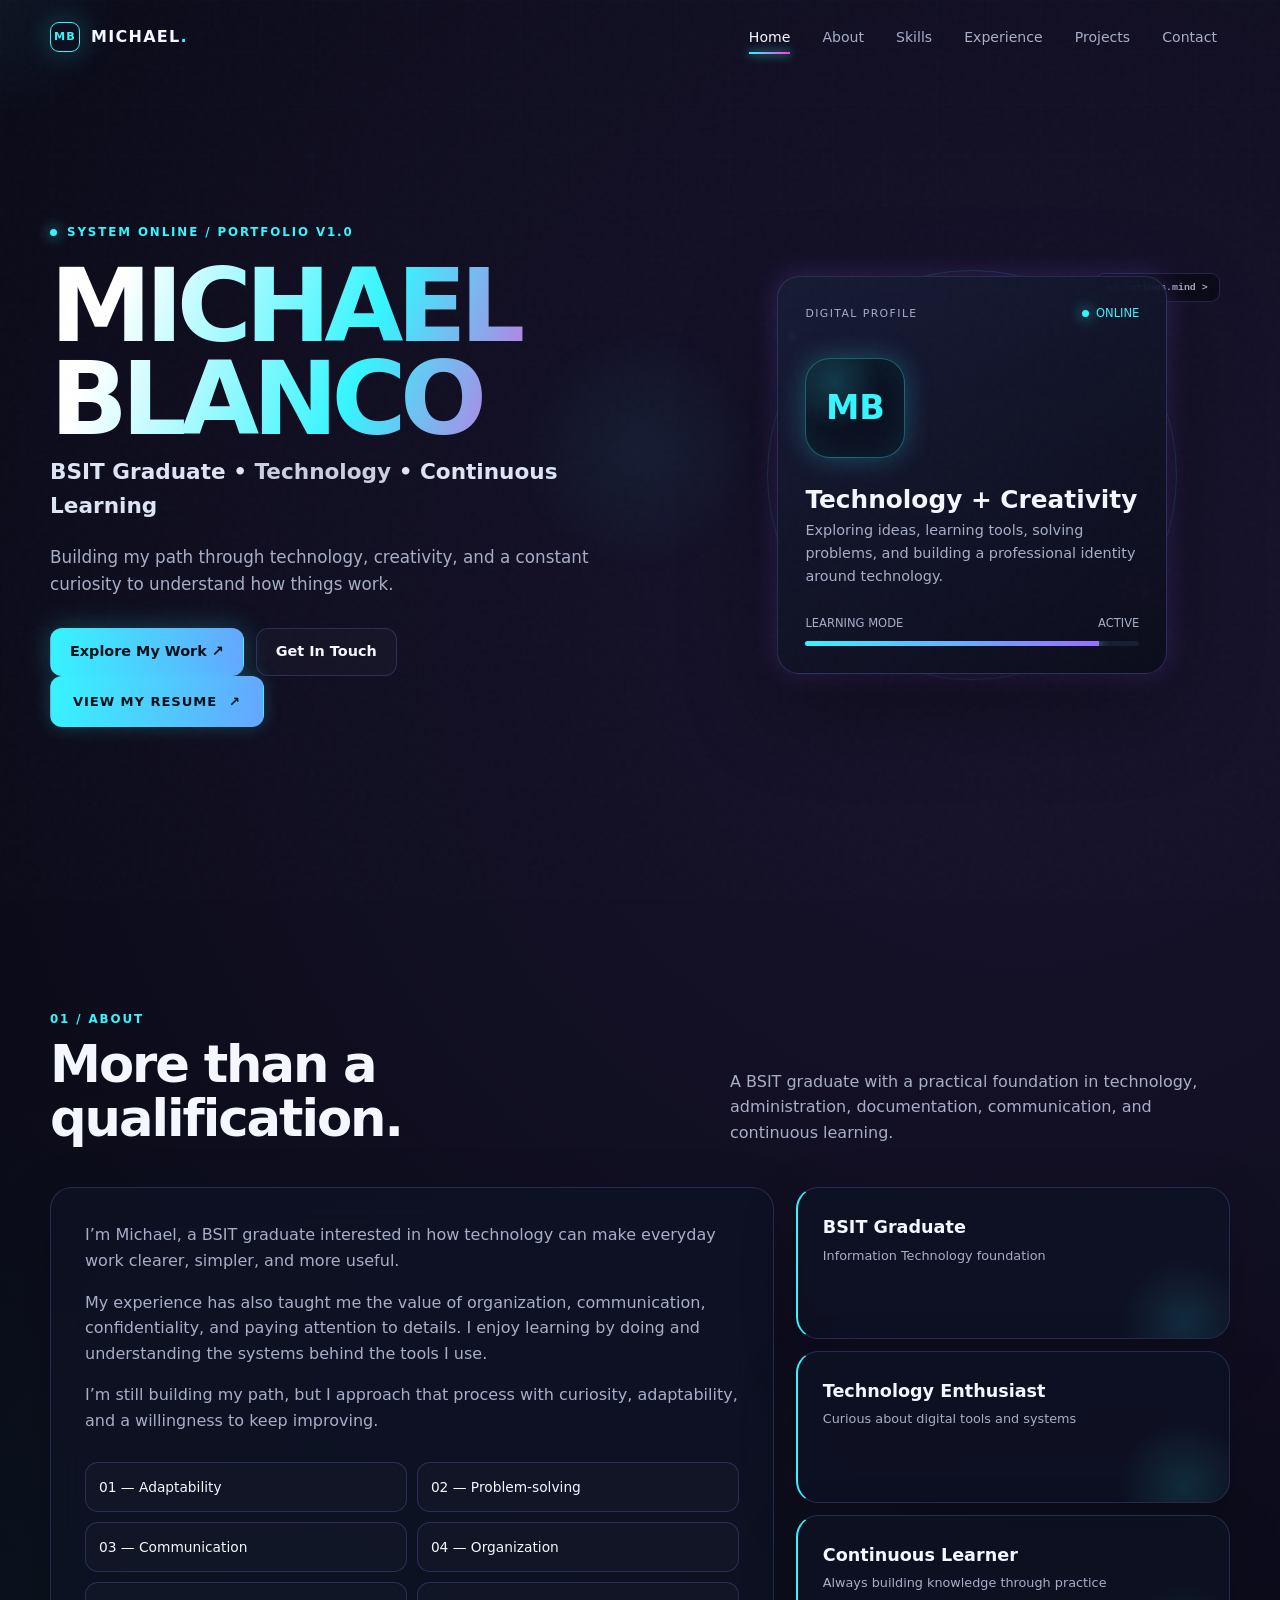
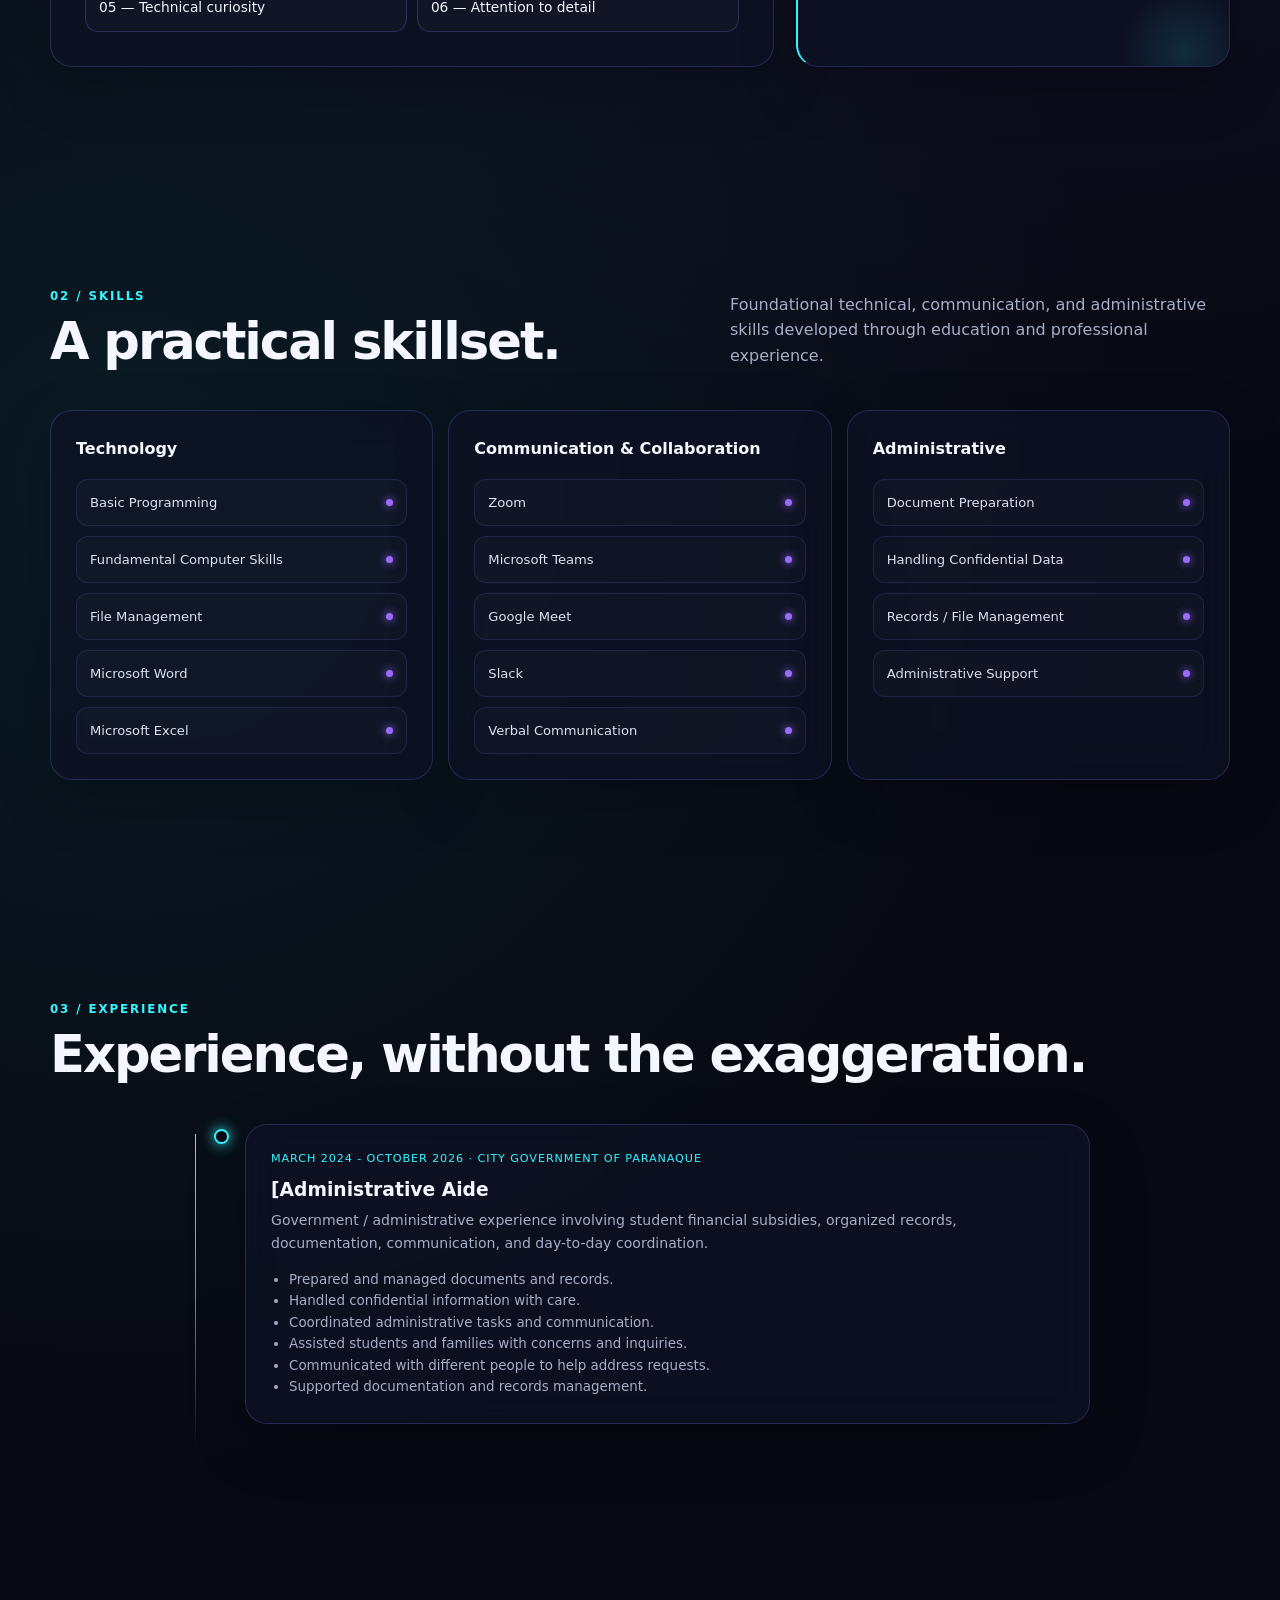
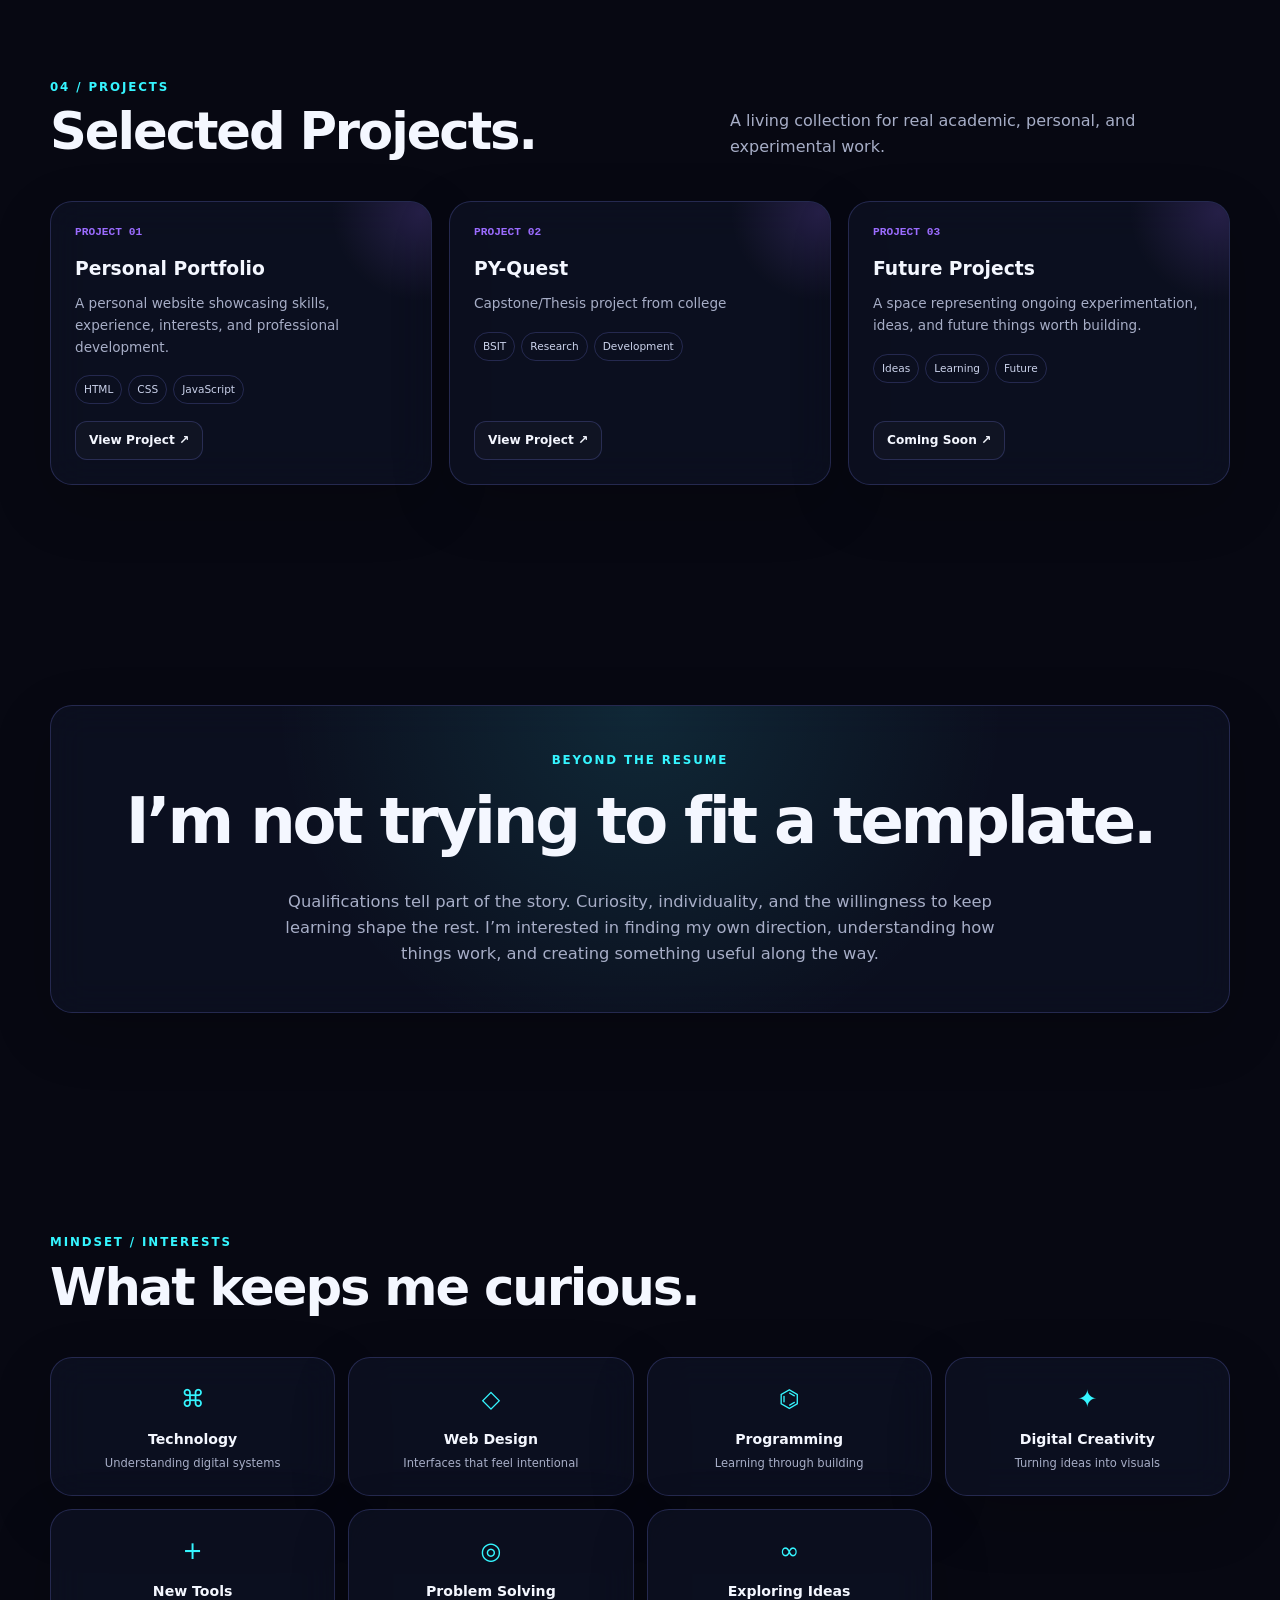
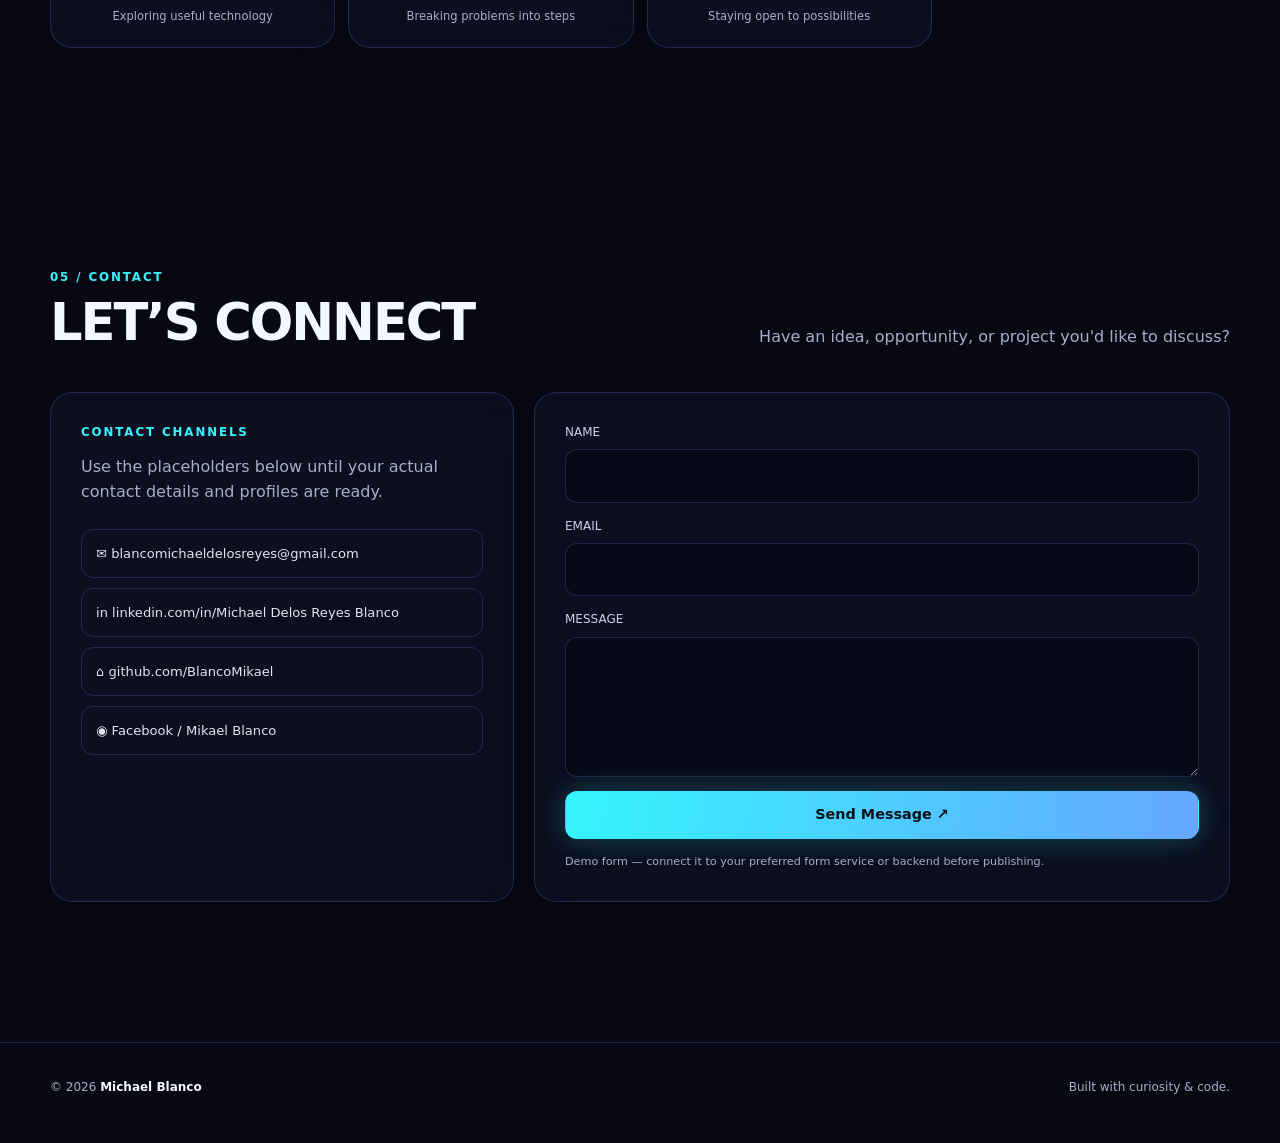
==== index.html @ 34c8616d "Update index.html" ====
<!DOCTYPE html>
<html lang="en">
<head>
<meta charset="UTF-8">
<meta name="viewport" content="width=device-width, initial-scale=1.0">
<meta name="description" content="Michael Blanco — BSIT graduate portfolio">
<title>Michael Blanco | Digital Portfolio</title>
<style>
  :root{
    --bg:#070812;
    --bg-soft:#0d1020;
    --panel:rgba(15,18,36,.72);
    --panel-strong:rgba(19,22,44,.92);
    --cyan:#35f5ff;
    --purple:#9b6cff;
    --magenta:#ff3fd2;
    --blue:#4d7cff;
    --text:#f4f7ff;
    --muted:#a7aec7;
    --line:rgba(126,139,255,.22);
    --glow-cyan:0 0 28px rgba(53,245,255,.25);
    --glow-purple:0 0 28px rgba(155,108,255,.25);
    --radius:22px;
    --max:1180px;
    --transition:260ms cubic-bezier(.2,.8,.2,1);
  }

  *{box-sizing:border-box;margin:0;padding:0}
  html{scroll-behavior:smooth}
  body{
    min-height:100vh;
    background:
      radial-gradient(circle at 80% 10%,rgba(155,108,255,.12),transparent 28%),
      radial-gradient(circle at 10% 35%,rgba(53,245,255,.08),transparent 25%),
      var(--bg);
    color:var(--text);
    font-family:Inter,ui-sans-serif,system-ui,-apple-system,BlinkMacSystemFont,"Segoe UI",sans-serif;
    line-height:1.6;
    overflow-x:hidden;
  }
  body::before{
    content:"";
    position:fixed;
    inset:0;
    pointer-events:none;
    z-index:-2;
    opacity:.42;
    background-image:
      linear-gradient(rgba(84,105,190,.08) 1px,transparent 1px),
      linear-gradient(90deg,rgba(84,105,190,.08) 1px,transparent 1px);
    background-size:52px 52px;
    mask-image:linear-gradient(to bottom,#000,transparent 90%);
  }
  body::after{
    content:"";
    position:fixed;
    inset:0;
    pointer-events:none;
    z-index:20;
    background:radial-gradient(circle 180px at var(--mx,50%) var(--my,50%),rgba(53,245,255,.055),transparent 70%);
  }

  a{color:inherit;text-decoration:none}
  button,input,textarea{font:inherit}
  button{cursor:pointer}
  section{scroll-margin-top:90px}
  .container{width:min(var(--max),calc(100% - 40px));margin:auto}

  .noise{
    position:fixed;inset:0;pointer-events:none;z-index:19;opacity:.035;
    background-image:url("data:image/svg+xml,%3Csvg viewBox='0 0 180 180' xmlns='http://www.w3.org/2000/svg'%3E%3Cfilter id='n'%3E%3CfeTurbulence type='fractalNoise' baseFrequency='.9' numOctaves='2' stitchTiles='stitch'/%3E%3C/filter%3E%3Crect width='100%25' height='100%25' filter='url(%23n)' opacity='.55'/%3E%3C/svg%3E");
  }

  header{
    position:fixed;top:0;left:0;right:0;z-index:50;
    border-bottom:1px solid transparent;
    transition:var(--transition);
  }
  header.scrolled{
    background:rgba(7,8,18,.82);
    backdrop-filter:blur(18px);
    border-color:var(--line);
  }
  nav{
    min-height:74px;display:flex;align-items:center;justify-content:space-between;
  }
  .brand{
    display:flex;align-items:center;gap:11px;font-weight:800;letter-spacing:.08em;
  }
  .brand-mark{
    width:30px;height:30px;border:1px solid var(--cyan);display:grid;place-items:center;
    border-radius:9px;box-shadow:var(--glow-cyan);font-size:.7rem;color:var(--cyan);
  }
  .nav-links{display:flex;gap:6px;align-items:center}
  .nav-links a{
    position:relative;padding:10px 13px;color:var(--muted);font-size:.88rem;transition:var(--transition);
  }
  .nav-links a:hover,.nav-links a.active{color:var(--text)}
  .nav-links a::after{
    content:"";position:absolute;left:13px;right:13px;bottom:4px;height:2px;
    transform:scaleX(0);transform-origin:center;background:linear-gradient(90deg,var(--cyan),var(--magenta));
    transition:var(--transition);box-shadow:0 0 10px var(--cyan);
  }
  .nav-links a.active::after{transform:scaleX(1)}
  .menu-btn{display:none;background:none;border:0;color:var(--text);font-size:1.6rem}

  .hero{min-height:100vh;display:grid;align-items:center;padding:120px 0 70px;position:relative}
  .hero-grid{display:grid;grid-template-columns:1.08fr .92fr;gap:60px;align-items:center}
  .eyebrow,.section-kicker{
    display:flex;align-items:center;gap:10px;color:var(--cyan);font-size:.74rem;
    font-weight:800;letter-spacing:.16em;text-transform:uppercase;
  }
  .status-dot{width:7px;height:7px;border-radius:50%;background:var(--cyan);box-shadow:0 0 14px var(--cyan)}
  .hero h1{
    margin:18px 0 10px;font-size:clamp(3.3rem,8vw,7.3rem);line-height:.9;
    letter-spacing:-.065em;font-weight:900;
    background:linear-gradient(110deg,#fff 12%,var(--cyan) 52%,var(--magenta) 90%);
    -webkit-background-clip:text;background-clip:text;color:transparent;
  }
  .hero-subtitle{font-size:clamp(1rem,2vw,1.35rem);color:#dfe4f5;font-weight:650}
  .hero-copy{max-width:650px;margin:20px 0 30px;color:var(--muted);font-size:1.05rem}
  .actions{display:flex;flex-wrap:wrap;gap:12px}
  .btn{
    display:inline-flex;align-items:center;justify-content:center;gap:9px;
    min-height:48px;padding:0 19px;border-radius:12px;border:1px solid var(--line);
    transition:var(--transition);font-weight:750;font-size:.9rem;
  }
  .btn-primary{background:linear-gradient(100deg,var(--cyan),#65a6ff);color:#061018;border-color:transparent;box-shadow:var(--glow-cyan)}
  .btn-primary:hover{transform:translateY(-3px);box-shadow:0 0 35px rgba(53,245,255,.42)}
  .btn-ghost{background:rgba(255,255,255,.025);color:var(--text)}
  .btn-ghost:hover{border-color:rgba(53,245,255,.55);transform:translateY(-3px);box-shadow:var(--glow-cyan)}

  .hero-interface{position:relative;min-height:460px;display:grid;place-items:center}
  .orbit{
    position:absolute;width:410px;height:410px;border:1px solid rgba(53,245,255,.14);
    border-radius:50%;animation:spin 20s linear infinite;
  }
  .orbit::before,.orbit::after{
    content:"";position:absolute;width:8px;height:8px;border-radius:50%;background:var(--cyan);
    box-shadow:0 0 18px var(--cyan)
  }
  .orbit::before{top:15%;left:5%}.orbit::after{right:7%;bottom:20%;background:var(--magenta);box-shadow:0 0 18px var(--magenta)}
  @keyframes spin{to{transform:rotate(360deg)}}
  .profile-card{
    position:relative;width:min(100%,390px);padding:27px;border:1px solid var(--line);
    border-radius:var(--radius);background:linear-gradient(145deg,rgba(24,28,54,.88),rgba(10,12,25,.86));
    backdrop-filter:blur(18px);box-shadow:0 30px 90px rgba(0,0,0,.45),var(--glow-purple);
  }
  .card-top{display:flex;justify-content:space-between;align-items:center;margin-bottom:35px}
  .mini-label{font-size:.68rem;color:var(--muted);letter-spacing:.13em;text-transform:uppercase}
  .online{color:var(--cyan);font-size:.72rem;display:flex;align-items:center;gap:7px}
  .avatar{
    width:100px;height:100px;border-radius:25px;border:1px solid rgba(53,245,255,.35);
    display:grid;place-items:center;font-size:2.1rem;font-weight:900;color:var(--cyan);
    background:radial-gradient(circle at 30% 25%,rgba(53,245,255,.18),transparent 45%),#0b1020;
    box-shadow:inset 0 0 35px rgba(53,245,255,.08),var(--glow-cyan);
    margin-bottom:22px;
  }
  .profile-card h3{font-size:1.55rem}.profile-card p{color:var(--muted);font-size:.9rem}
  .meter{margin-top:26px}.meter-row{display:flex;justify-content:space-between;color:var(--muted);font-size:.72rem;margin-bottom:8px}
  .meter-bar{height:5px;border-radius:99px;background:#191d33;overflow:hidden}
  .meter-bar span{display:block;height:100%;width:88%;background:linear-gradient(90deg,var(--cyan),var(--purple));box-shadow:0 0 12px var(--cyan)}
  .hero-code{
    position:absolute;right:2%;top:6%;padding:8px 11px;border:1px solid var(--line);
    border-radius:9px;background:rgba(7,8,18,.65);font:600 .62rem ui-monospace,monospace;color:var(--muted);
  }

  .section{padding:110px 0}
  .section-head{display:flex;justify-content:space-between;gap:30px;align-items:end;margin-bottom:42px}
  .section-title{margin-top:9px;font-size:clamp(2rem,4vw,3.2rem);line-height:1.05;letter-spacing:-.04em}
  .section-desc{max-width:500px;color:var(--muted)}
  .glass{
    border:1px solid var(--line);background:var(--panel);backdrop-filter:blur(18px);
    border-radius:var(--radius);box-shadow:0 20px 60px rgba(0,0,0,.2);
  }

  .about-grid{display:grid;grid-template-columns:1.25fr .75fr;gap:22px}
  .about-card{padding:34px}
  .about-card p{color:var(--muted);font-size:1rem;margin-bottom:16px}
  .traits{display:grid;grid-template-columns:repeat(2,1fr);gap:10px;margin-top:28px}
  .trait{padding:13px;border:1px solid var(--line);border-radius:13px;background:rgba(255,255,255,.018);font-size:.86rem}
  .stats{display:grid;gap:12px}
  .stat{padding:25px;border-left:2px solid var(--cyan);position:relative;overflow:hidden}
  .stat::after{content:"";position:absolute;inset:auto -20px -50px auto;width:130px;height:130px;background:radial-gradient(circle,rgba(53,245,255,.12),transparent 70%)}
  .stat strong{display:block;font-size:1.1rem}.stat span{color:var(--muted);font-size:.8rem}

  .skills-grid{display:grid;grid-template-columns:repeat(3,1fr);gap:15px}
  .skill-group{padding:25px}
  .skill-group h3{font-size:1rem;margin-bottom:17px}
  .skill-list{display:grid;gap:10px}
  .skill{
    display:flex;justify-content:space-between;align-items:center;gap:10px;padding:12px 13px;
    border:1px solid rgba(126,139,255,.14);border-radius:12px;color:#dce2f3;font-size:.82rem;
    background:rgba(255,255,255,.018);transition:var(--transition)
  }
  .skill:hover{transform:translateY(-4px);border-color:rgba(53,245,255,.5);box-shadow:var(--glow-cyan)}
  .skill i{width:7px;height:7px;border-radius:50%;background:var(--purple);box-shadow:0 0 9px var(--purple)}

  .timeline{position:relative;max-width:900px;margin:auto;padding-left:25px}
  .timeline::before{content:"";position:absolute;left:5px;top:10px;bottom:10px;width:1px;background:linear-gradient(var(--cyan),var(--purple),transparent)}
  .timeline-item{position:relative;padding:0 0 34px 30px}
  .timeline-item::before{content:"";position:absolute;left:-1px;top:5px;width:11px;height:11px;border-radius:50%;background:var(--bg);border:2px solid var(--cyan);box-shadow:0 0 14px var(--cyan)}
  .timeline-card{padding:25px}
  .timeline-meta{display:flex;gap:10px;flex-wrap:wrap;color:var(--cyan);font-size:.7rem;letter-spacing:.08em;text-transform:uppercase}
  .timeline-card h3{margin:7px 0 5px}.timeline-card p{color:var(--muted);font-size:.88rem}
  .timeline-card ul{margin:14px 0 0 18px;color:var(--muted);font-size:.84rem}

  .projects-grid{display:grid;grid-template-columns:repeat(3,1fr);gap:17px}
  .project{padding:24px;min-height:275px;display:flex;flex-direction:column;transition:var(--transition);position:relative;overflow:hidden}
  .project::before{content:"";position:absolute;width:180px;height:180px;right:-80px;top:-80px;background:radial-gradient(circle,rgba(155,108,255,.18),transparent 70%)}
  .project:hover{transform:translateY(-7px);border-color:rgba(155,108,255,.55);box-shadow:var(--glow-purple)}
  .project-number{color:var(--purple);font:700 .7rem ui-monospace,monospace}
  .project h3{margin:16px 0 9px}.project p{color:var(--muted);font-size:.85rem}
  .tags{display:flex;flex-wrap:wrap;gap:6px;margin:17px 0}
  .tag{font-size:.66rem;padding:5px 8px;border:1px solid var(--line);border-radius:99px;color:#cbd3ec}
  .project .btn{margin-top:auto;align-self:flex-start;min-height:39px;padding:0 13px;font-size:.76rem}

  .beyond{padding:45px;text-align:center;position:relative;overflow:hidden}
  .beyond::before{content:"";position:absolute;inset:0;background:radial-gradient(circle at 50% 0,rgba(53,245,255,.11),transparent 55%)}
  .beyond h2{position:relative;font-size:clamp(2rem,5vw,4rem);letter-spacing:-.05em}
  .beyond p{position:relative;max-width:720px;margin:16px auto 0;color:var(--muted);font-size:1.02rem}

  .interest-grid{display:grid;grid-template-columns:repeat(4,1fr);gap:13px}
  .interest{padding:22px;text-align:center;transition:var(--transition)}
  .interest:hover{transform:translateY(-5px);border-color:rgba(53,245,255,.45);box-shadow:var(--glow-cyan)}
  .interest-icon{font-size:1.5rem;margin-bottom:10px;color:var(--cyan)}
  .interest h3{font-size:.88rem}.interest p{font-size:.72rem;color:var(--muted);margin-top:4px}

  .contact-grid{display:grid;grid-template-columns:.8fr 1.2fr;gap:20px}
  .contact-info,.contact-form{padding:30px}
  .contact-info p{color:var(--muted);margin:12px 0 24px}
  .contact-links{display:grid;gap:10px}
  .contact-link{padding:13px 14px;border:1px solid var(--line);border-radius:12px;color:#dfe4f4;font-size:.82rem;transition:var(--transition)}
  .contact-link:hover{border-color:var(--cyan);transform:translateX(4px)}
  form{display:grid;gap:14px}
  label{font-size:.75rem;color:#cbd2e8;margin-bottom:-7px}
  input,textarea{
    width:100%;border:1px solid var(--line);border-radius:12px;background:rgba(5,7,16,.55);
    color:var(--text);padding:13px 14px;outline:none;transition:var(--transition)
  }
  input:focus,textarea:focus{border-color:var(--cyan);box-shadow:0 0 0 3px rgba(53,245,255,.08)}
  textarea{min-height:140px;resize:vertical}
  .form-note{color:var(--muted);font-size:.7rem}

  footer{padding:35px 0 45px;border-top:1px solid var(--line);margin-top:30px}
  .footer-inner{display:flex;justify-content:space-between;gap:20px;color:var(--muted);font-size:.75rem}
  .footer-inner strong{color:var(--text)}

  .reveal{opacity:0;transform:translateY(22px);transition:opacity .75s ease,transform .75s ease}
  .reveal.visible{opacity:1;transform:none}
  .cursor-glow{position:fixed;width:280px;height:280px;border-radius:50%;pointer-events:none;z-index:-1;transform:translate(-50%,-50%);background:radial-gradient(circle,rgba(53,245,255,.05),transparent 65%)}

  @media(max-width:900px){
    .nav-links{position:absolute;top:74px;left:20px;right:20px;display:none;flex-direction:column;align-items:stretch;padding:10px;background:rgba(10,12,25,.95);backdrop-filter:blur(18px);border:1px solid var(--line);border-radius:16px}
    .nav-links.open{display:flex}.nav-links a{padding:13px 15px}.menu-btn{display:block}
    .hero-grid,.about-grid,.contact-grid{grid-template-columns:1fr}
    .hero-interface{min-height:390px;order:-1}
    .skills-grid,.projects-grid{grid-template-columns:repeat(2,1fr)}
    .interest-grid{grid-template-columns:repeat(2,1fr)}
    .section-head{display:block}.section-desc{margin-top:14px}
  }
  @media(max-width:600px){
    .container{width:min(var(--max),calc(100% - 26px))}
    .section{padding:80px 0}
    .hero{padding-top:105px}.hero h1{font-size:clamp(3rem,17vw,5rem)}
    .hero-interface{min-height:340px}.orbit{width:300px;height:300px}.profile-card{max-width:340px;padding:22px}
    .traits,.skills-grid,.projects-grid{grid-template-columns:1fr}
    .interest-grid{grid-template-columns:repeat(2,1fr)}
    .about-card,.contact-info,.contact-form,.beyond{padding:24px}
    .footer-inner{flex-direction:column}
  }

  @media(prefers-reduced-motion:reduce){
    html{scroll-behavior:auto}
    *,*::before,*::after{animation-duration:.01ms!important;animation-iteration-count:1!important;transition-duration:.01ms!important}
    .reveal{opacity:1;transform:none}
  }
</style>
</head>
<body>
<div class="noise"></div>
<div class="cursor-glow" id="cursorGlow"></div>

<header id="header">
  <nav class="container" aria-label="Main navigation">
    <a href="#home" class="brand"><span class="brand-mark">MB</span><span>MICHAEL<span style="color:var(--cyan)">.</span></span></a>
    <button class="menu-btn" id="menuBtn" aria-label="Open navigation menu" aria-expanded="false">☰</button>
    <div class="nav-links" id="navLinks">
      <a class="active" href="#home">Home</a>
      <a href="#about">About</a>
      <a href="#skills">Skills</a>
      <a href="#experience">Experience</a>
      <a href="#projects">Projects</a>
      <a href="#contact">Contact</a>
    </div>
  </nav>
</header>

<main>
  <section class="hero" id="home">
    <div class="container hero-grid">
      <div class="reveal">
        <div class="eyebrow"><span class="status-dot"></span> SYSTEM ONLINE / PORTFOLIO v1.0</div>
        <h1>MICHAEL<br>BLANCO</h1>
        <div class="hero-subtitle">BSIT Graduate • <span id="rotatingText">Technology</span> • Continuous Learning</div>
        <p class="hero-copy">Building my path through technology, creativity, and a constant curiosity to understand how things work.</p>
        <div class="actions">
          <a class="btn btn-primary" href="#projects">Explore My Work ↗</a>
          <a class="btn btn-ghost" href="#contact">Get In Touch</a>
        </div>
        <a href="RESUME.pdf" class="cyber-primary-btn">
  <span>VIEW MY RESUME</span>
  <span>↗</span>
</a>
      </div>

      <div class="hero-interface reveal">
        <div class="orbit"></div>
        <div class="hero-code">&lt;/ curious.mind &gt;</div>
        <article class="profile-card">
          <div class="card-top">
            <span class="mini-label">Digital Profile</span>
            <span class="online"><span class="status-dot"></span> ONLINE</span>
          </div>
          <div class="avatar" aria-hidden="true">MB</div>
          <h3>Technology + Creativity</h3>
          <p>Exploring ideas, learning tools, solving problems, and building a professional identity around technology.</p>
          <div class="meter">
            <div class="meter-row"><span>LEARNING MODE</span><span>ACTIVE</span></div>
            <div class="meter-bar"><span></span></div>
          </div>
        </article>
      </div>
    </div>
  </section>

  <section class="section" id="about">
    <div class="container">
      <div class="section-head reveal">
        <div><div class="section-kicker">01 / ABOUT</div><h2 class="section-title">More than a qualification.</h2></div>
        <p class="section-desc">A BSIT graduate with a practical foundation in technology, administration, documentation, communication, and continuous learning.</p>
        
      </div>
      <div class="about-grid">
        <article class="glass about-card reveal">
          <p>I’m Michael, a BSIT graduate interested in how technology can make everyday work clearer, simpler, and more useful.</p>
          <p>My experience has also taught me the value of organization, communication, confidentiality, and paying attention to details. I enjoy learning by doing and understanding the systems behind the tools I use.</p>
          <p>I’m still building my path, but I approach that process with curiosity, adaptability, and a willingness to keep improving.</p>
          <div class="traits">
            <div class="trait">01 — Adaptability</div><div class="trait">02 — Problem-solving</div>
            <div class="trait">03 — Communication</div><div class="trait">04 — Organization</div>
            <div class="trait">05 — Technical curiosity</div><div class="trait">06 — Attention to detail</div>
          </div>
        </article>
        <div class="stats reveal">
          <div class="glass stat"><strong>BSIT Graduate</strong><span>Information Technology foundation</span></div>
          <div class="glass stat"><strong>Technology Enthusiast</strong><span>Curious about digital tools and systems</span></div>
          <div class="glass stat"><strong>Continuous Learner</strong><span>Always building knowledge through practice</span></div>
        </div>
      </div>
    </div>
  </section>

  <section class="section" id="skills">
    <div class="container">
      <div class="section-head reveal">
        <div><div class="section-kicker">02 / SKILLS</div><h2 class="section-title">A practical skillset.</h2></div>
        <p class="section-desc">Foundational technical, communication, and administrative skills developed through education and professional experience.</p>
      </div>
      <div class="skills-grid">
        <article class="glass skill-group reveal"><h3>Technology</h3><div class="skill-list">
          <div class="skill">Basic Programming <i></i></div><div class="skill">Fundamental Computer Skills <i></i></div>
          <div class="skill">File Management <i></i></div><div class="skill">Microsoft Word <i></i></div><div class="skill">Microsoft Excel <i></i></div>
        </div></article>
        <article class="glass skill-group reveal"><h3>Communication & Collaboration</h3><div class="skill-list">
          <div class="skill">Zoom <i></i></div><div class="skill">Microsoft Teams <i></i></div>
          <div class="skill">Google Meet <i></i></div><div class="skill">Slack <i></i></div><div class="skill">Verbal Communication <i></i></div>
        </div></article>
        <article class="glass skill-group reveal"><h3>Administrative</h3><div class="skill-list">
          <div class="skill">Document Preparation <i></i></div><div class="skill">Handling Confidential Data <i></i></div>
          <div class="skill">Records / File Management <i></i></div><div class="skill">Administrative Support <i></i></div>
        </div></article>
      </div>
    </div>
  </section>

  <section class="section" id="experience">
    <div class="container">
      <div class="section-head reveal">
        <div><div class="section-kicker">03 / EXPERIENCE</div><h2 class="section-title">Experience, without the exaggeration.</h2></div>
        
      </div>
      <div class="timeline">
        <div class="timeline-item reveal"><article class="glass timeline-card">
          <div class="timeline-meta">March 2024 - October 2026 · City Government of Paranaque</div><h3>[Administrative Aide</h3>
          <p>Government / administrative experience involving student financial subsidies, organized records, documentation, communication, and day-to-day coordination.</p>
          <ul><li>Prepared and managed documents and records.</li><li>Handled confidential information with care.</li><li>Coordinated administrative tasks and communication.</li><li>Assisted students and families with concerns and inquiries.</li><li>Communicated with different people to help address requests.</li><li>Supported documentation and records management.</li></ul>
        </article></div>
        
      </div>
    </div>
  </section>

  <section class="section" id="projects">
    <div class="container">
      <div class="section-head reveal">
        <div><div class="section-kicker">04 / PROJECTS</div><h2 class="section-title">Selected Projects.</h2></div>
        <p class="section-desc">A living collection for real academic, personal, and experimental work.</p>
      </div>
      <div class="projects-grid">
        <article class="glass project reveal"><span class="project-number">PROJECT 01</span><h3>Personal Portfolio</h3><p>A personal website showcasing skills, experience, interests, and professional development.</p><div class="tags"><span class="tag">HTML</span><span class="tag">CSS</span><span class="tag">JavaScript</span></div><a class="btn btn-ghost" href="#home">View Project ↗</a></article>
        <article class="glass project reveal"><span class="project-number">PROJECT 02</span><h3>PY-Quest</h3><p> Capstone/Thesis project from college</p><div class="tags"><span class="tag">BSIT</span><span class="tag">Research</span><span class="tag">Development</span></div><a class="btn btn-ghost" href="pyquest.html">View Project ↗</a></article>
        <article class="glass project reveal"><span class="project-number">PROJECT 03</span><h3>Future Projects</h3><p>A space representing ongoing experimentation, ideas, and future things worth building.</p><div class="tags"><span class="tag">Ideas</span><span class="tag">Learning</span><span class="tag">Future</span></div><a class="btn btn-ghost" href="#contact">Coming Soon ↗</a></article>
      </div>
    </div>
  </section>

  <section class="section">
    <div class="container">
      <article class="glass beyond reveal">
        <div class="section-kicker" style="justify-content:center">BEYOND THE RESUME</div>
        <h2>I’m not trying to fit a template.</h2>
        <p>Qualifications tell part of the story. Curiosity, individuality, and the willingness to keep learning shape the rest. I’m interested in finding my own direction, understanding how things work, and creating something useful along the way.</p>
      
      </article>
      

<style>
.cyber-primary-btn {
  display: inline-flex;
  align-items: center;
  gap: 12px;

  padding: 14px 22px;

  color: #061018;
  background: linear-gradient(
    100deg,
    #35f5ff,
    #65a6ff
  );

  border: 1px solid transparent;
  border-radius: 12px;

  font-weight: 800;
  font-size: 0.82rem;
  letter-spacing: 0.07em;

  text-decoration: none;

  box-shadow:
    0 0 18px rgba(53, 245, 255, 0.22);

  transition: all 0.3s ease;
}

.cyber-primary-btn:hover {
  transform: translateY(-4px);

  background: linear-gradient(
    100deg,
    #35f5ff,
    #9b6cff,
    #ff3fd2
  );

  box-shadow:
    0 0 20px rgba(53, 245, 255, 0.4),
    0 0 45px rgba(155, 108, 255, 0.2);
}

.cyber-primary-btn:active {
  transform: translateY(-1px);
}

.cyber-primary-btn:focus-visible {
  outline: 2px solid #35f5ff;
  outline-offset: 4px;
}
  </style>
    </div>
  </section>

  <section class="section">
    <div class="container">
      <div class="section-head reveal">
        <div><div class="section-kicker">MINDSET / INTERESTS</div><h2 class="section-title">What keeps me curious.</h2></div>
      </div>
      <div class="interest-grid">
        <article class="glass interest reveal"><div class="interest-icon">⌘</div><h3>Technology</h3><p>Understanding digital systems</p></article>
        <article class="glass interest reveal"><div class="interest-icon">◇</div><h3>Web Design</h3><p>Interfaces that feel intentional</p></article>
        <article class="glass interest reveal"><div class="interest-icon">⌬</div><h3>Programming</h3><p>Learning through building</p></article>
        <article class="glass interest reveal"><div class="interest-icon">✦</div><h3>Digital Creativity</h3><p>Turning ideas into visuals</p></article>
        <article class="glass interest reveal"><div class="interest-icon">+</div><h3>New Tools</h3><p>Exploring useful technology</p></article>
        <article class="glass interest reveal"><div class="interest-icon">◎</div><h3>Problem Solving</h3><p>Breaking problems into steps</p></article>
        <article class="glass interest reveal"><div class="interest-icon">∞</div><h3>Exploring Ideas</h3><p>Staying open to possibilities</p></article>
      </div>
    </div>
  </section>

  <section class="section" id="contact">
    <div class="container">
      <div class="section-head reveal">
        <div><div class="section-kicker">05 / CONTACT</div><h2 class="section-title">LET’S CONNECT</h2></div>
        <p class="section-desc">Have an idea, opportunity, or project you'd like to discuss?</p>
      </div>
      <div class="contact-grid">
        <article class="glass contact-info reveal">
          <div class="section-kicker">CONTACT CHANNELS</div>
          <p>Use the placeholders below until your actual contact details and profiles are ready.</p>
          <div class="contact-links">
            <a class="contact-link" href="mailto:blancomichaeldelosreyes@gmail.com">✉ blancomichaeldelosreyes@gmail.com</a>
            <a class="contact-link" href="https://www.linkedin.com/in/michael-delos-reyes-blanco-5b01b342a/?skipRedirect=true" >in linkedin.com/in/Michael Delos Reyes Blanco</a>
            <a class="contact-link" href="https://github.com/BlancoMikael" >⌂ github.com/BlancoMikael</a>
            <a class="contact-link" href="https://web.facebook.com/mishadmitriblanco/" >◉ Facebook / Mikael Blanco</a>
          </div>
        </article>
        <article class="glass contact-form reveal">
          <form id="contactForm">
            <label for="name">NAME</label><input id="name" name="name" autocomplete="name" required>
            <label for="email">EMAIL</label><input id="email" name="email" type="email" autocomplete="email" required>
            <label for="message">MESSAGE</label><textarea id="message" name="message" required></textarea>
            <button class="btn btn-primary" type="submit">Send Message ↗</button>
            <div class="form-note" id="formNote">Demo form — connect it to your preferred form service or backend before publishing.</div>
          </form>
        </article>
      </div>
    </div>
  </section>
</main>

<footer>
  <div class="container footer-inner">
    <span>© 2026 <strong>Michael Blanco</strong></span>
    <span>Built with curiosity & code.</span>
  </div>
</footer>

<script>
  const header = document.getElementById('header');
  const menuBtn = document.getElementById('menuBtn');
  const navLinks = document.getElementById('navLinks');
  const cursorGlow = document.getElementById('cursorGlow');
  const rotatingText = document.getElementById('rotatingText');

  window.addEventListener('scroll', () => {
    header.classList.toggle('scrolled', window.scrollY > 20);
  }, {passive:true});

  menuBtn.addEventListener('click', () => {
    const open = navLinks.classList.toggle('open');
    menuBtn.setAttribute('aria-expanded', open);
    menuBtn.setAttribute('aria-label', open ? 'Close navigation menu' : 'Open navigation menu');
  });

  navLinks.querySelectorAll('a').forEach(link => {
    link.addEventListener('click', () => {
      navLinks.classList.remove('open');
      menuBtn.setAttribute('aria-expanded', 'false');
      menuBtn.setAttribute('aria-label', 'Open navigation menu');
    });
  });

  const sections = document.querySelectorAll('main section[id]');
  const links = document.querySelectorAll('.nav-links a');
  const observer = new IntersectionObserver(entries => {
    entries.forEach(entry => {
      if(entry.isIntersecting){
        links.forEach(link => link.classList.toggle('active', link.getAttribute('href') === '#' + entry.target.id));
      }
    });
  }, {rootMargin:'-35% 0px -55% 0px',threshold:0});
  sections.forEach(section => observer.observe(section));

  const revealObserver = new IntersectionObserver(entries => {
    entries.forEach(entry => {
      if(entry.isIntersecting){
        entry.target.classList.add('visible');
        revealObserver.unobserve(entry.target);
      }
    });
  }, {threshold:.12});
  document.querySelectorAll('.reveal').forEach(el => revealObserver.observe(el));

  if(window.matchMedia('(pointer:fine)').matches){
    window.addEventListener('pointermove', e => {
      document.documentElement.style.setProperty('--mx', e.clientX + 'px');
      document.documentElement.style.setProperty('--my', e.clientY + 'px');
      cursorGlow.style.left = e.clientX + 'px';
      cursorGlow.style.top = e.clientY + 'px';
    }, {passive:true});
  }

  const words = ['Technology','Creativity','Problem Solving','Curiosity'];
  let wordIndex = 0;
  if(!window.matchMedia('(prefers-reduced-motion: reduce)').matches){
    setInterval(() => {
      wordIndex = (wordIndex + 1) % words.length;
      rotatingText.animate(
        [{opacity:1,transform:'translateY(0)'},{opacity:0,transform:'translateY(5px)'}],
        {duration:180,fill:'forwards'}
      ).finished.then(() => {
        rotatingText.textContent = words[wordIndex];
        rotatingText.animate(
          [{opacity:0,transform:'translateY(-5px)'},{opacity:1,transform:'translateY(0)'}],
          {duration:220,fill:'forwards'}
        );
      });
    }, 2200);
  }

  document.getElementById('contactForm').addEventListener('submit', e => {
    e.preventDefault();
    document.getElementById('formNote').textContent =
      'Message captured locally. Connect this form to an email service or backend to receive submissions.';
  });
</script>
</body>
</html>
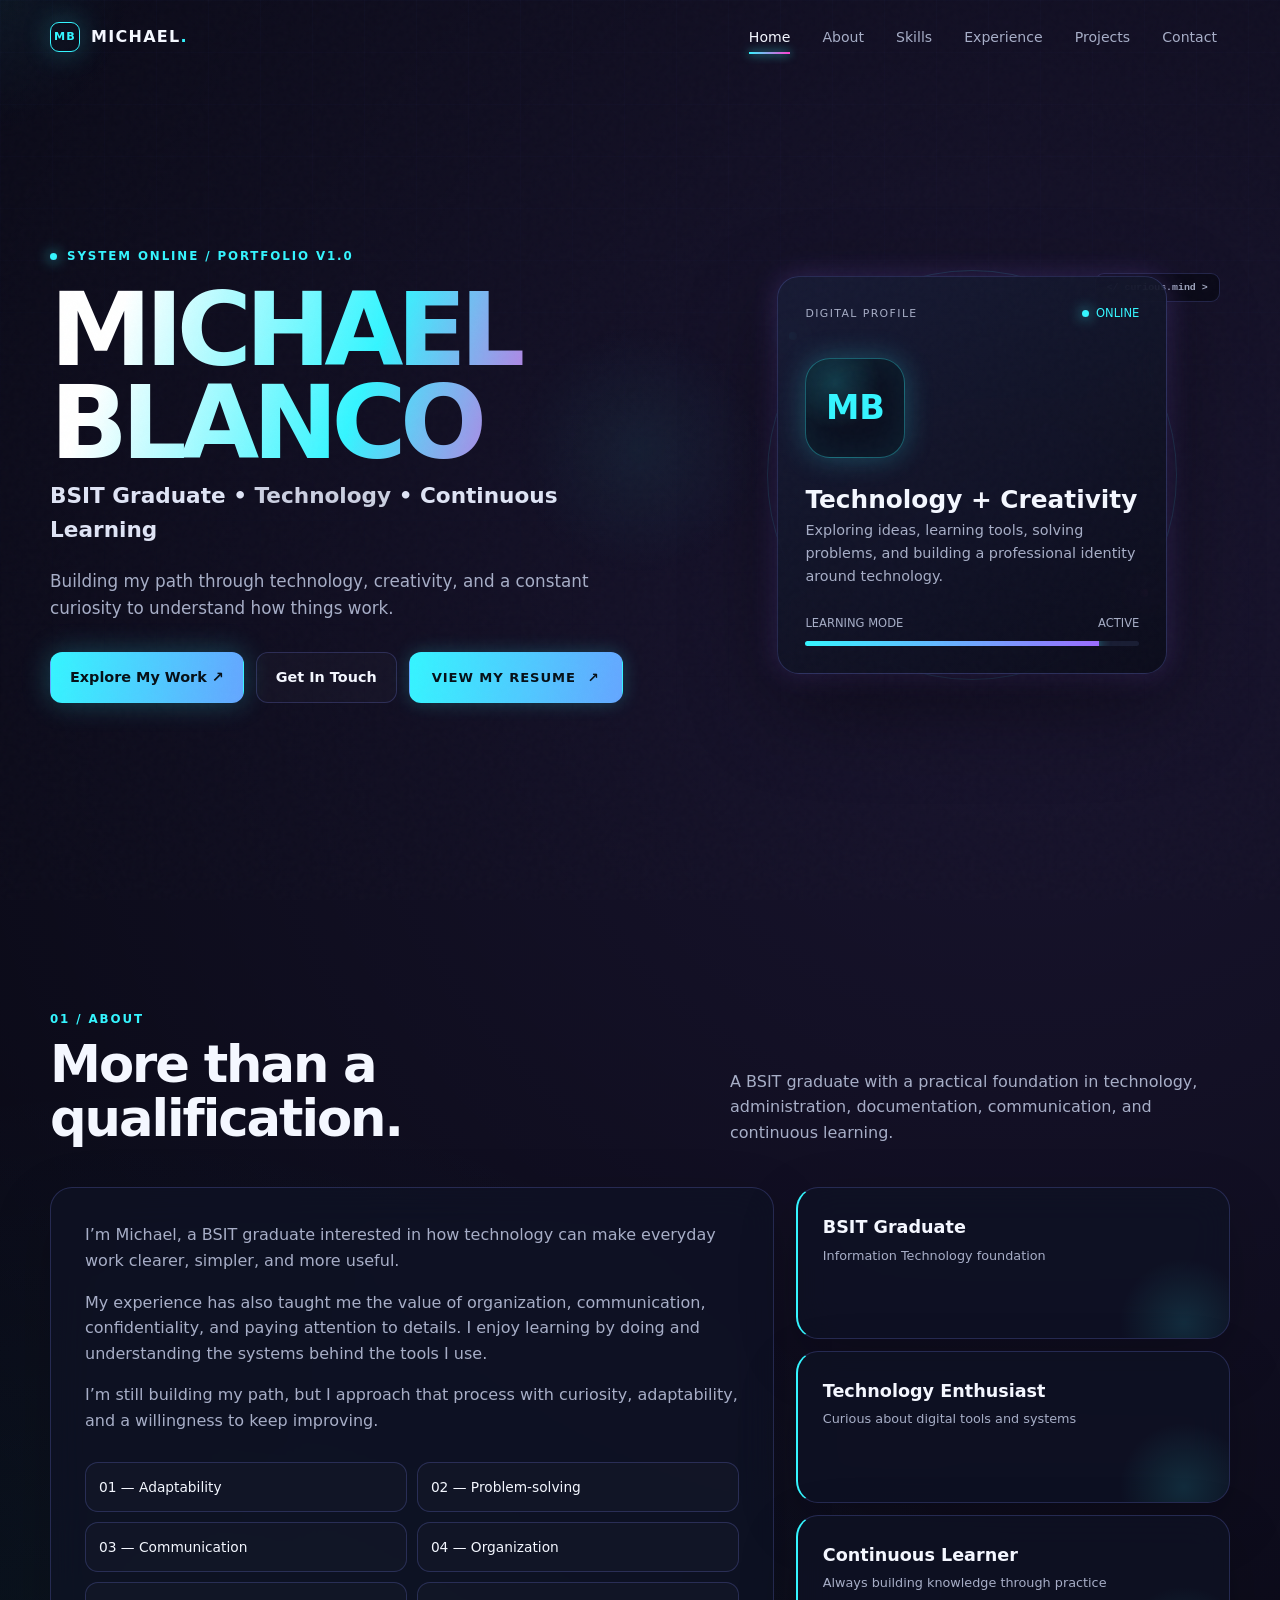
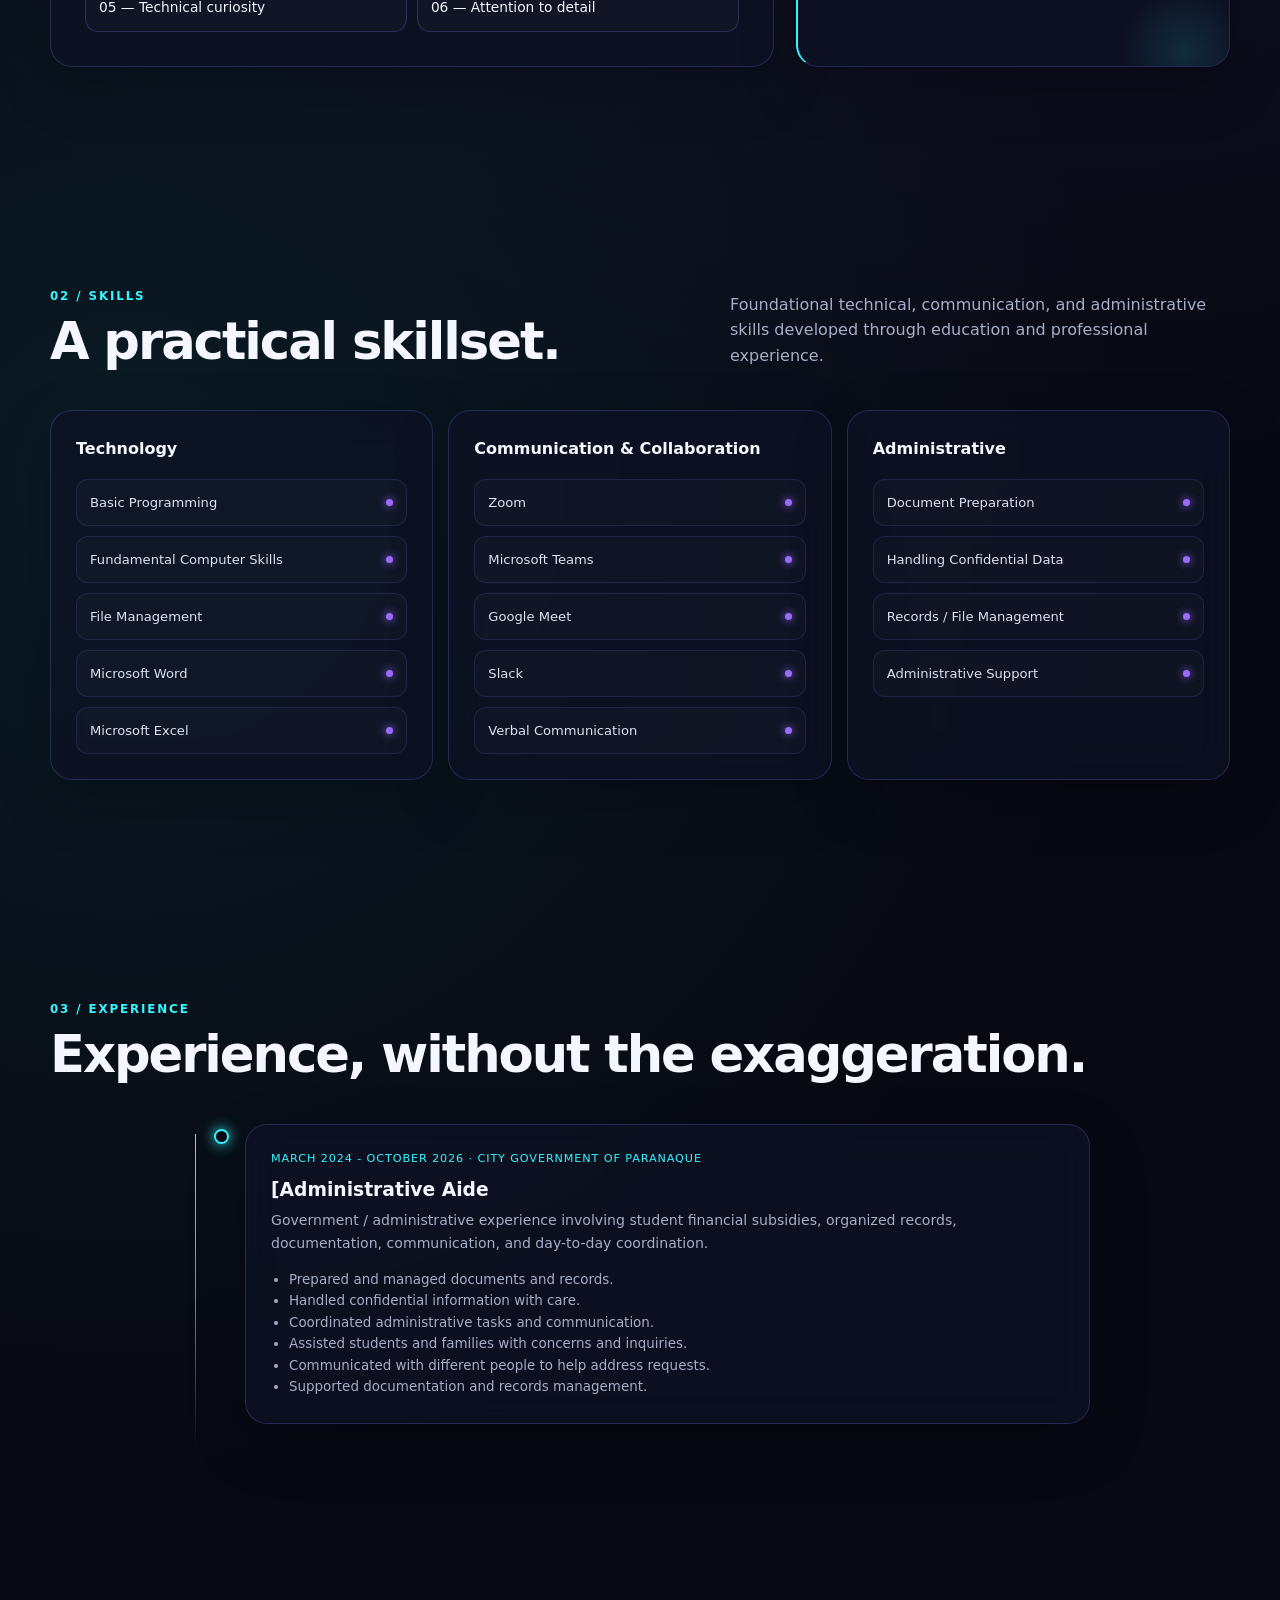
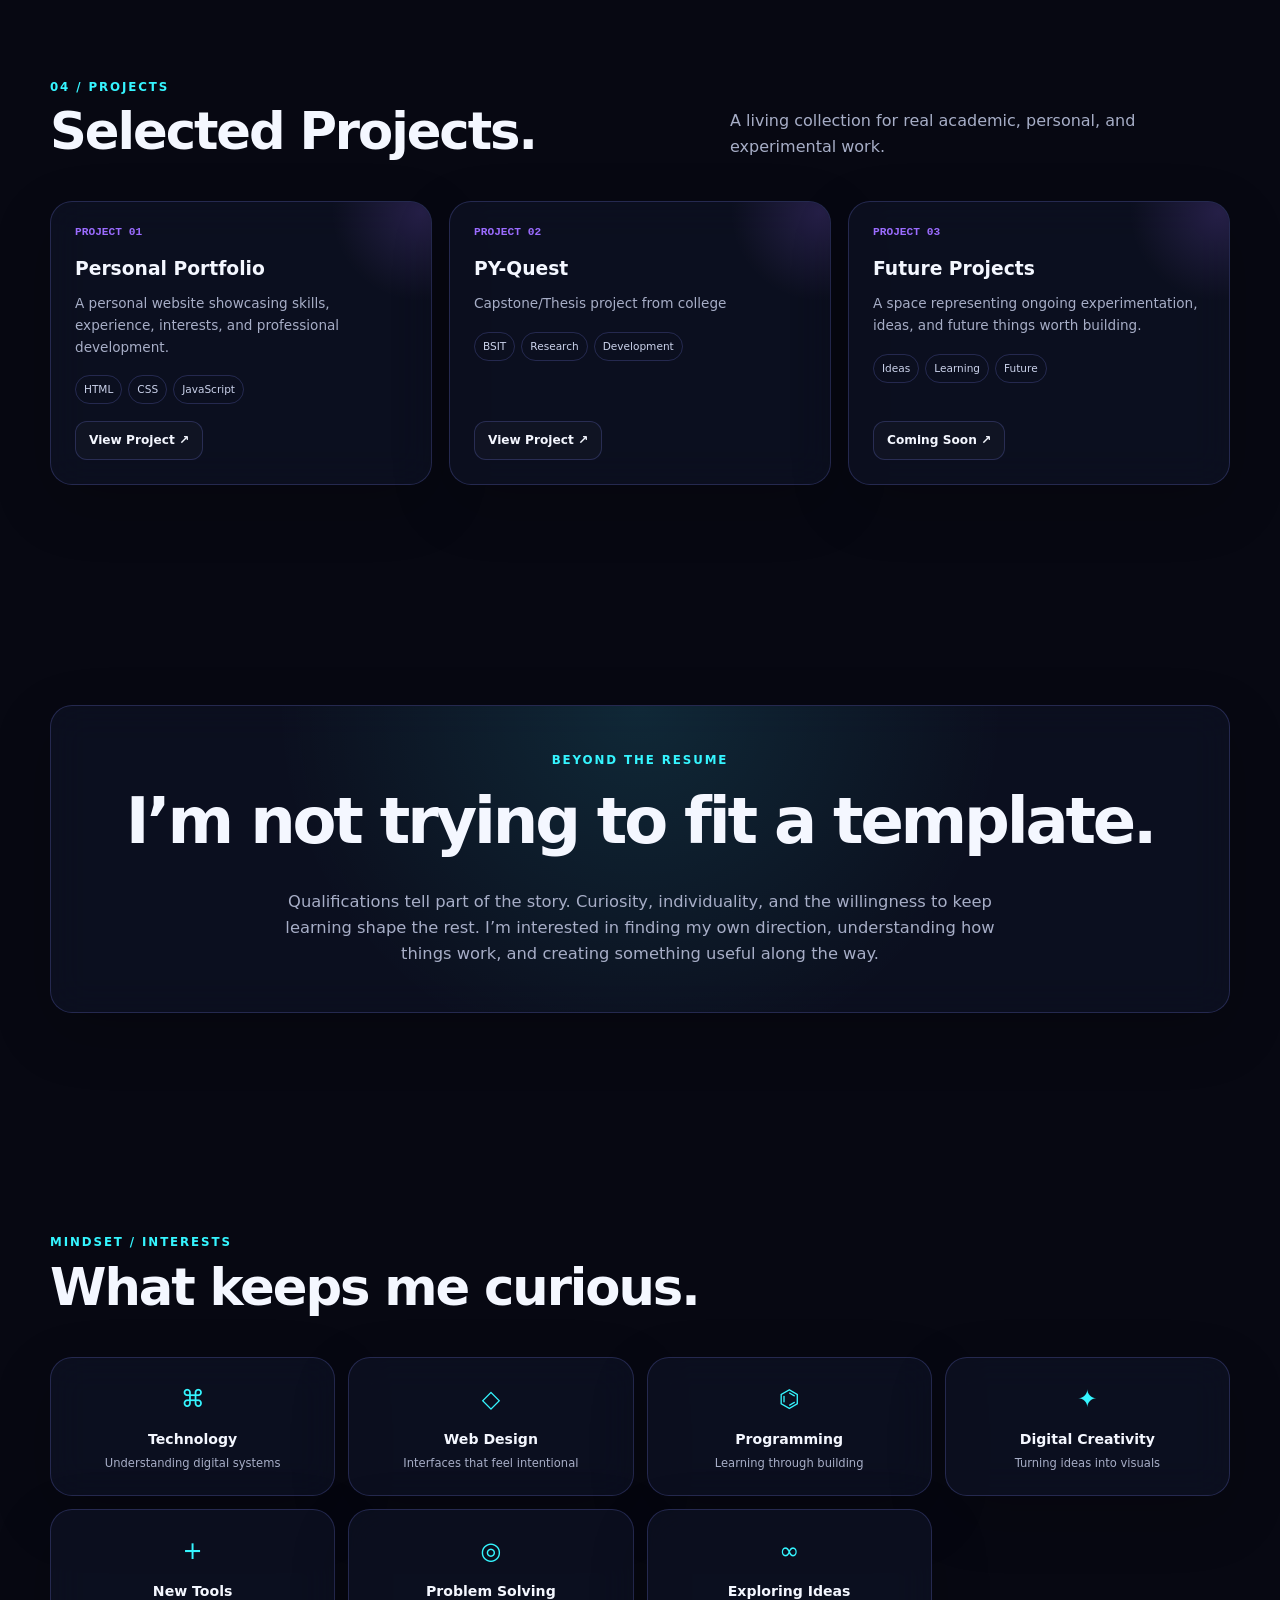
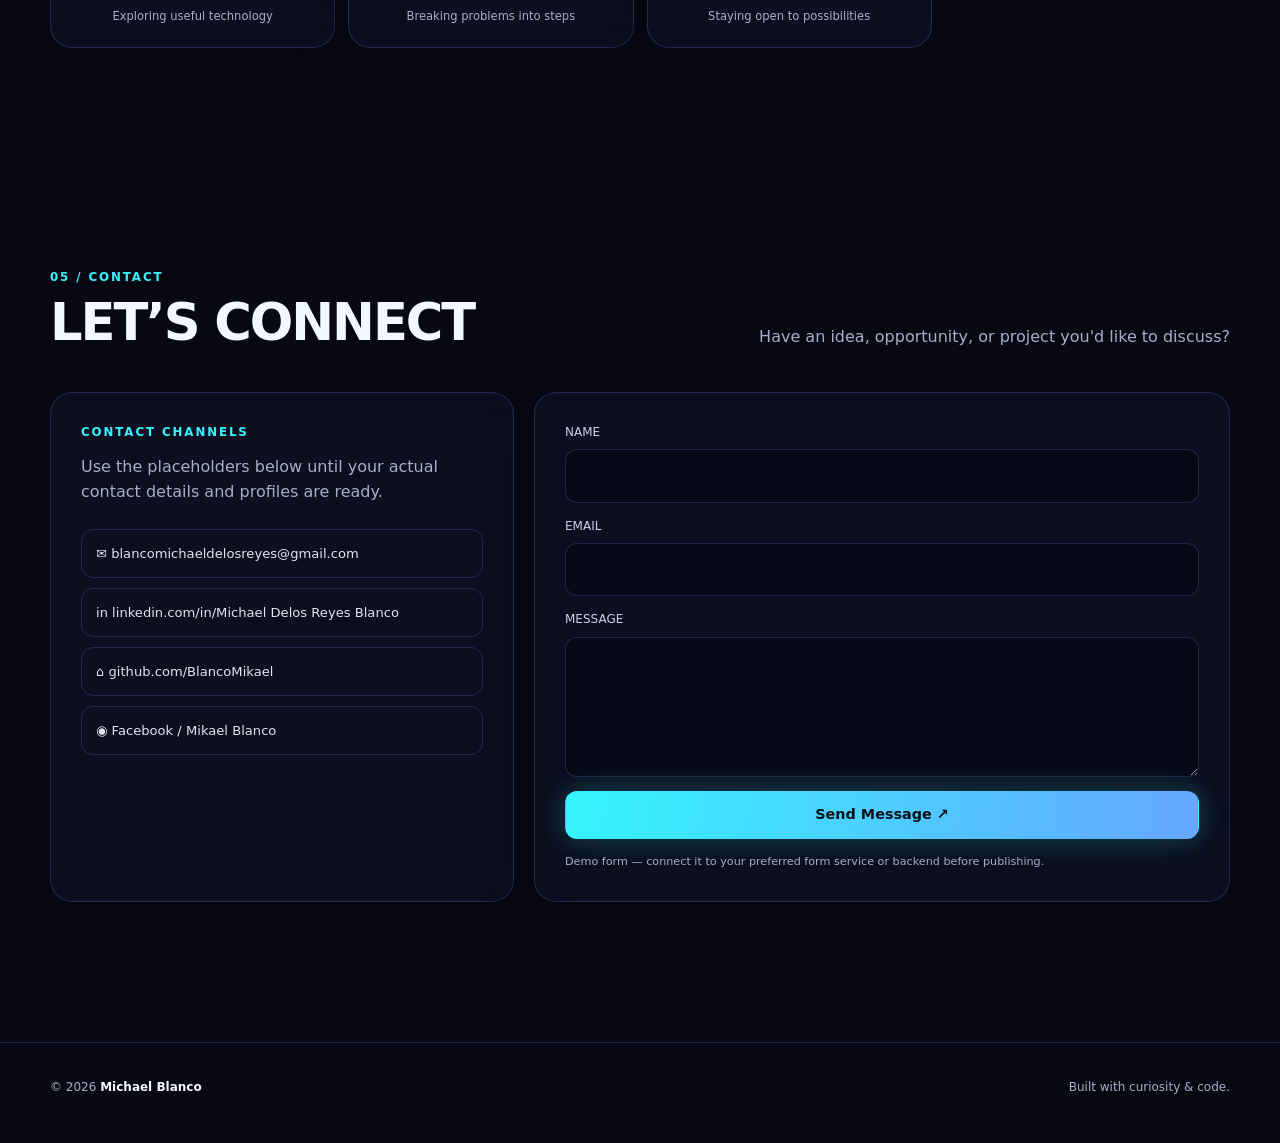
==== commit 59c41b0b: "Update index.html" ====
--- a/index.html
+++ b/index.html
@@ -307,11 +307,12 @@
         <div class="actions">
           <a class="btn btn-primary" href="#projects">Explore My Work ↗</a>
           <a class="btn btn-ghost" href="#contact">Get In Touch</a>
-        </div>
-        <a href="RESUME.pdf" class="cyber-primary-btn">
+          <a href="RESUME.pdf" class="cyber-primary-btn">
   <span>VIEW MY RESUME</span>
   <span>↗</span>
 </a>
+        </div>
+        
       </div>
 
       <div class="hero-interface reveal">
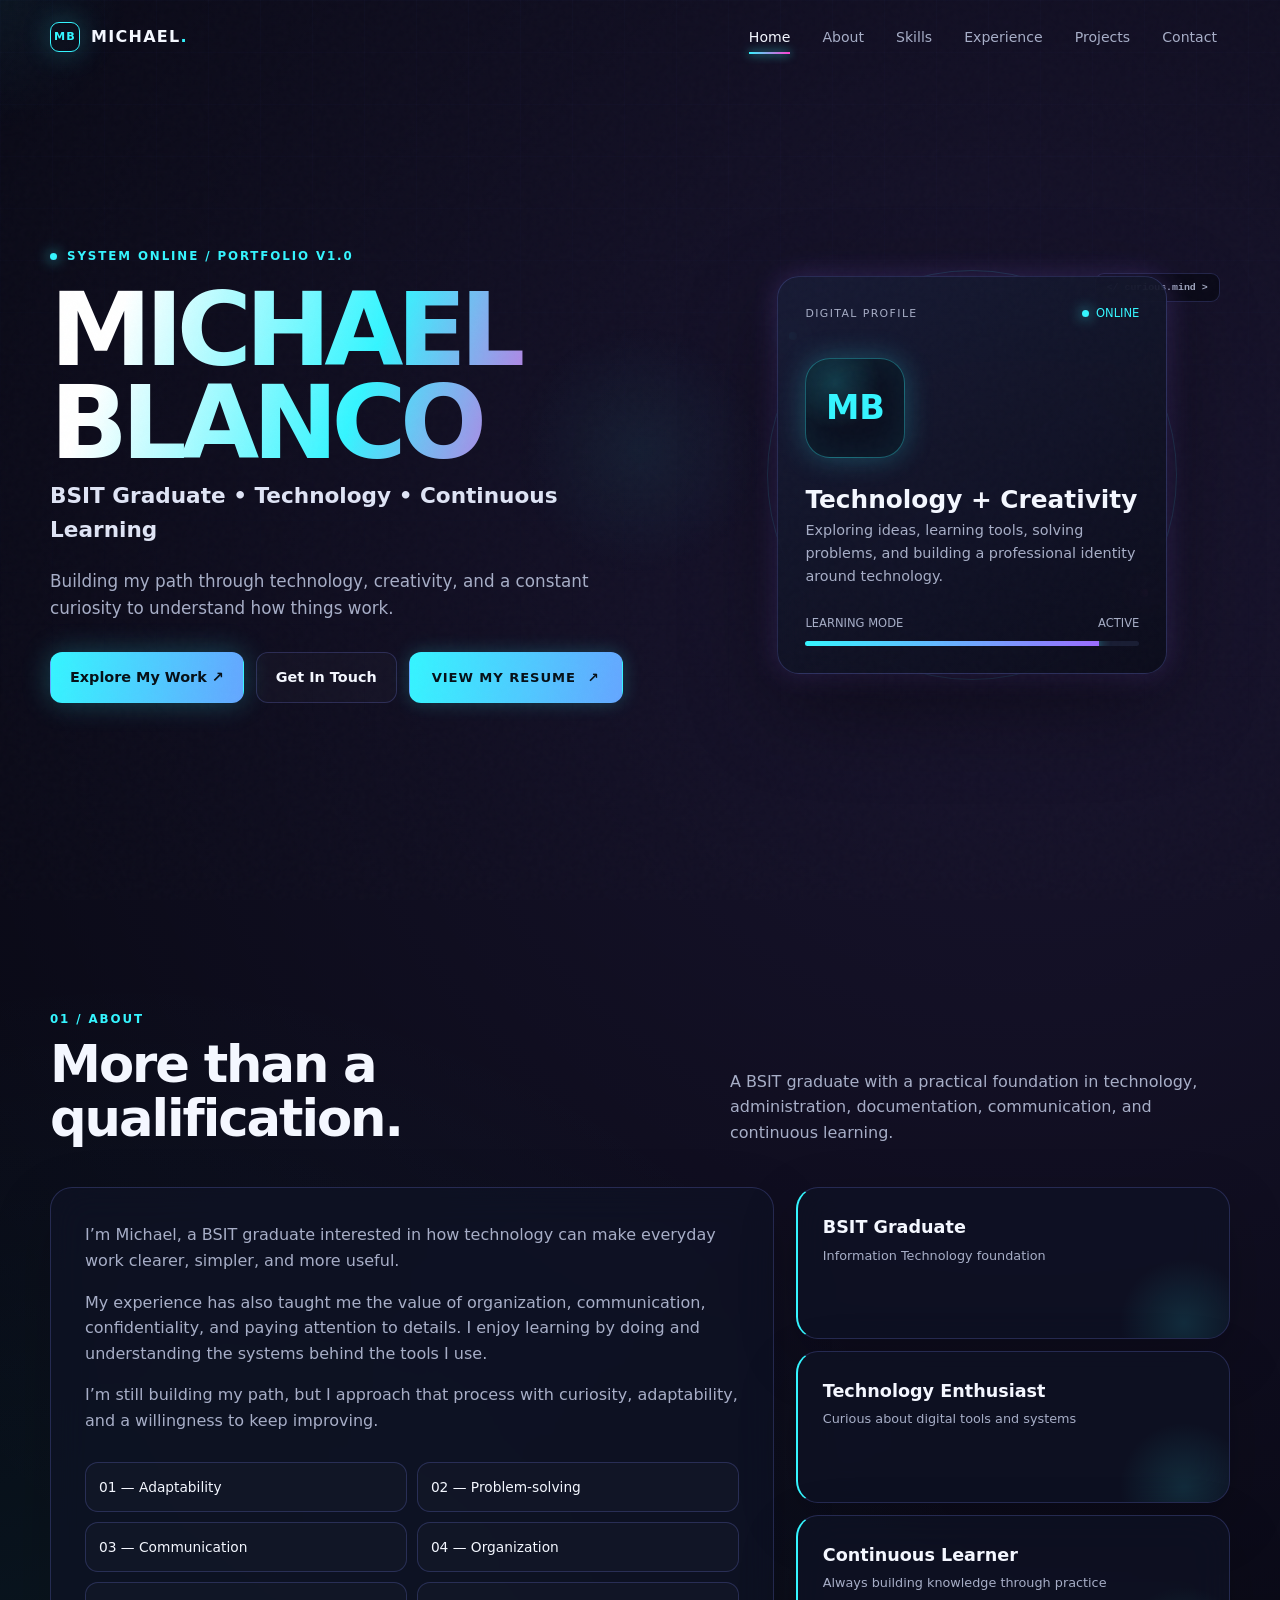
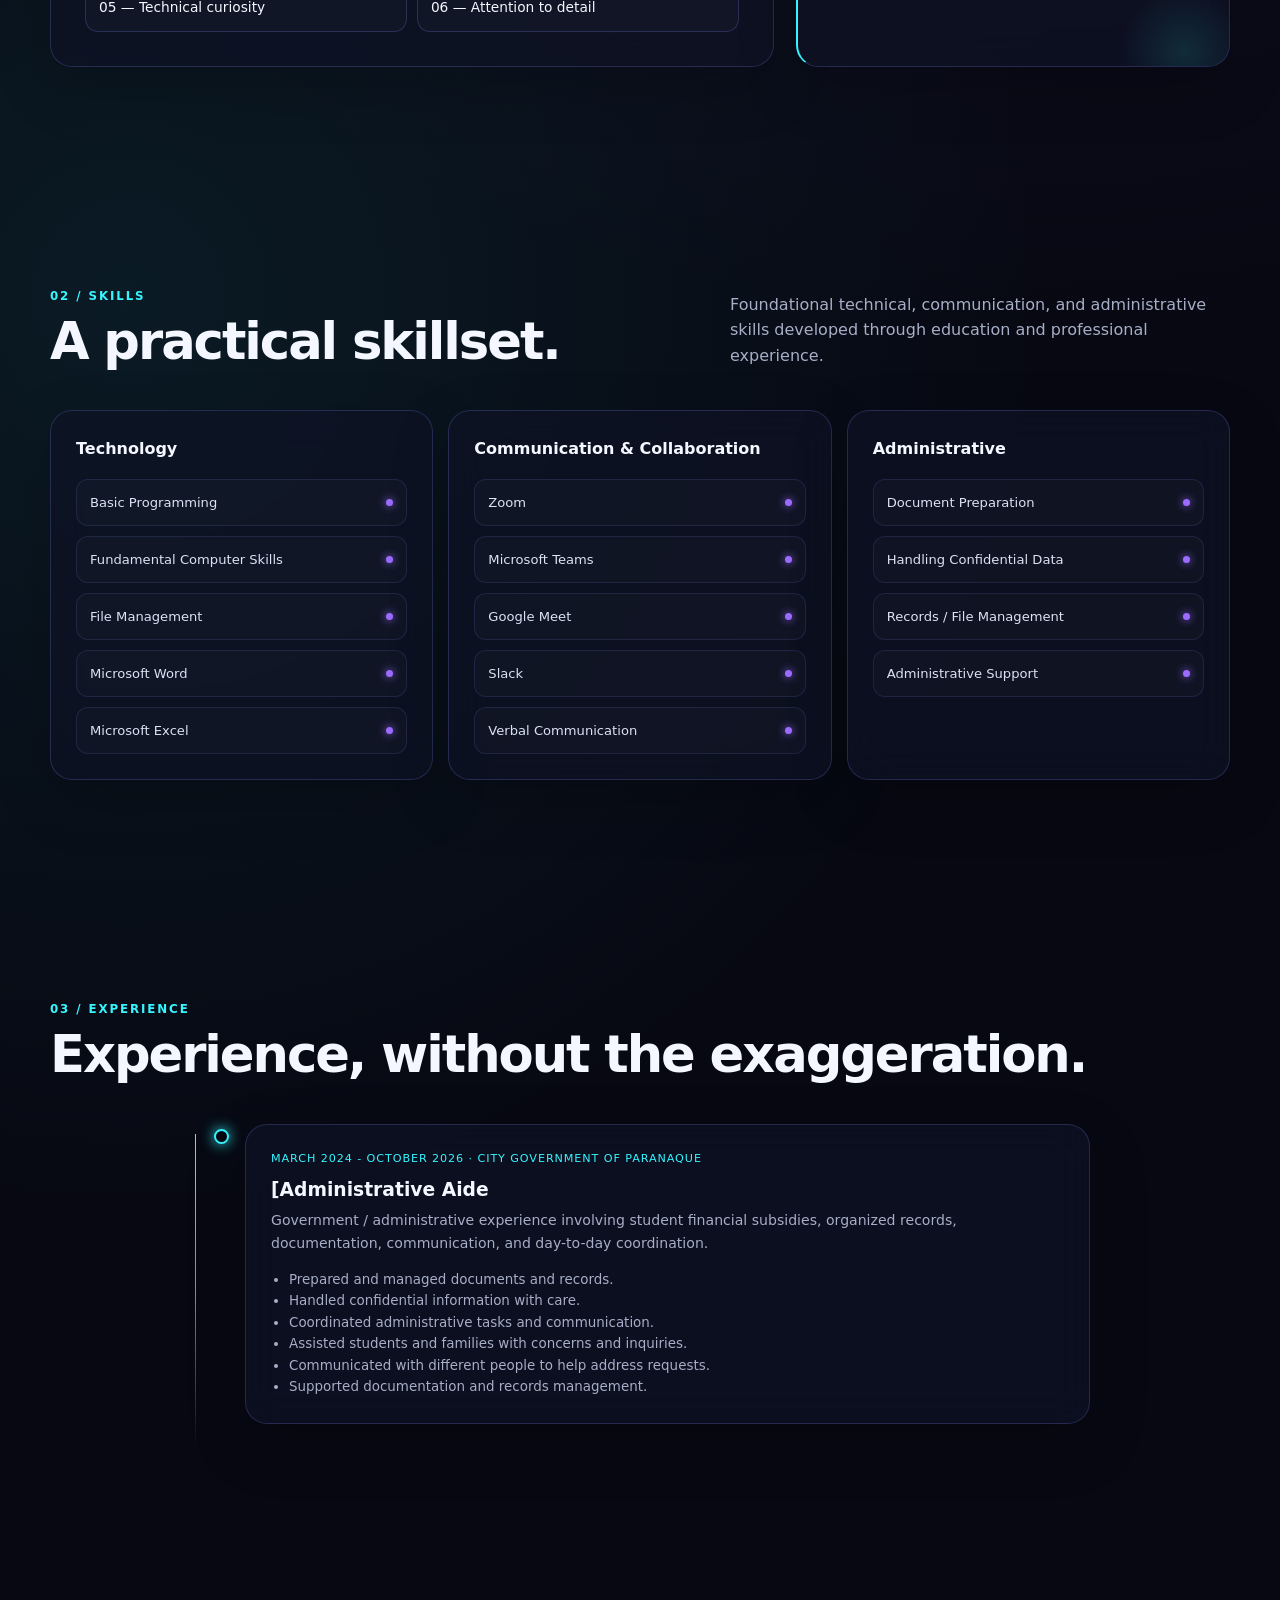
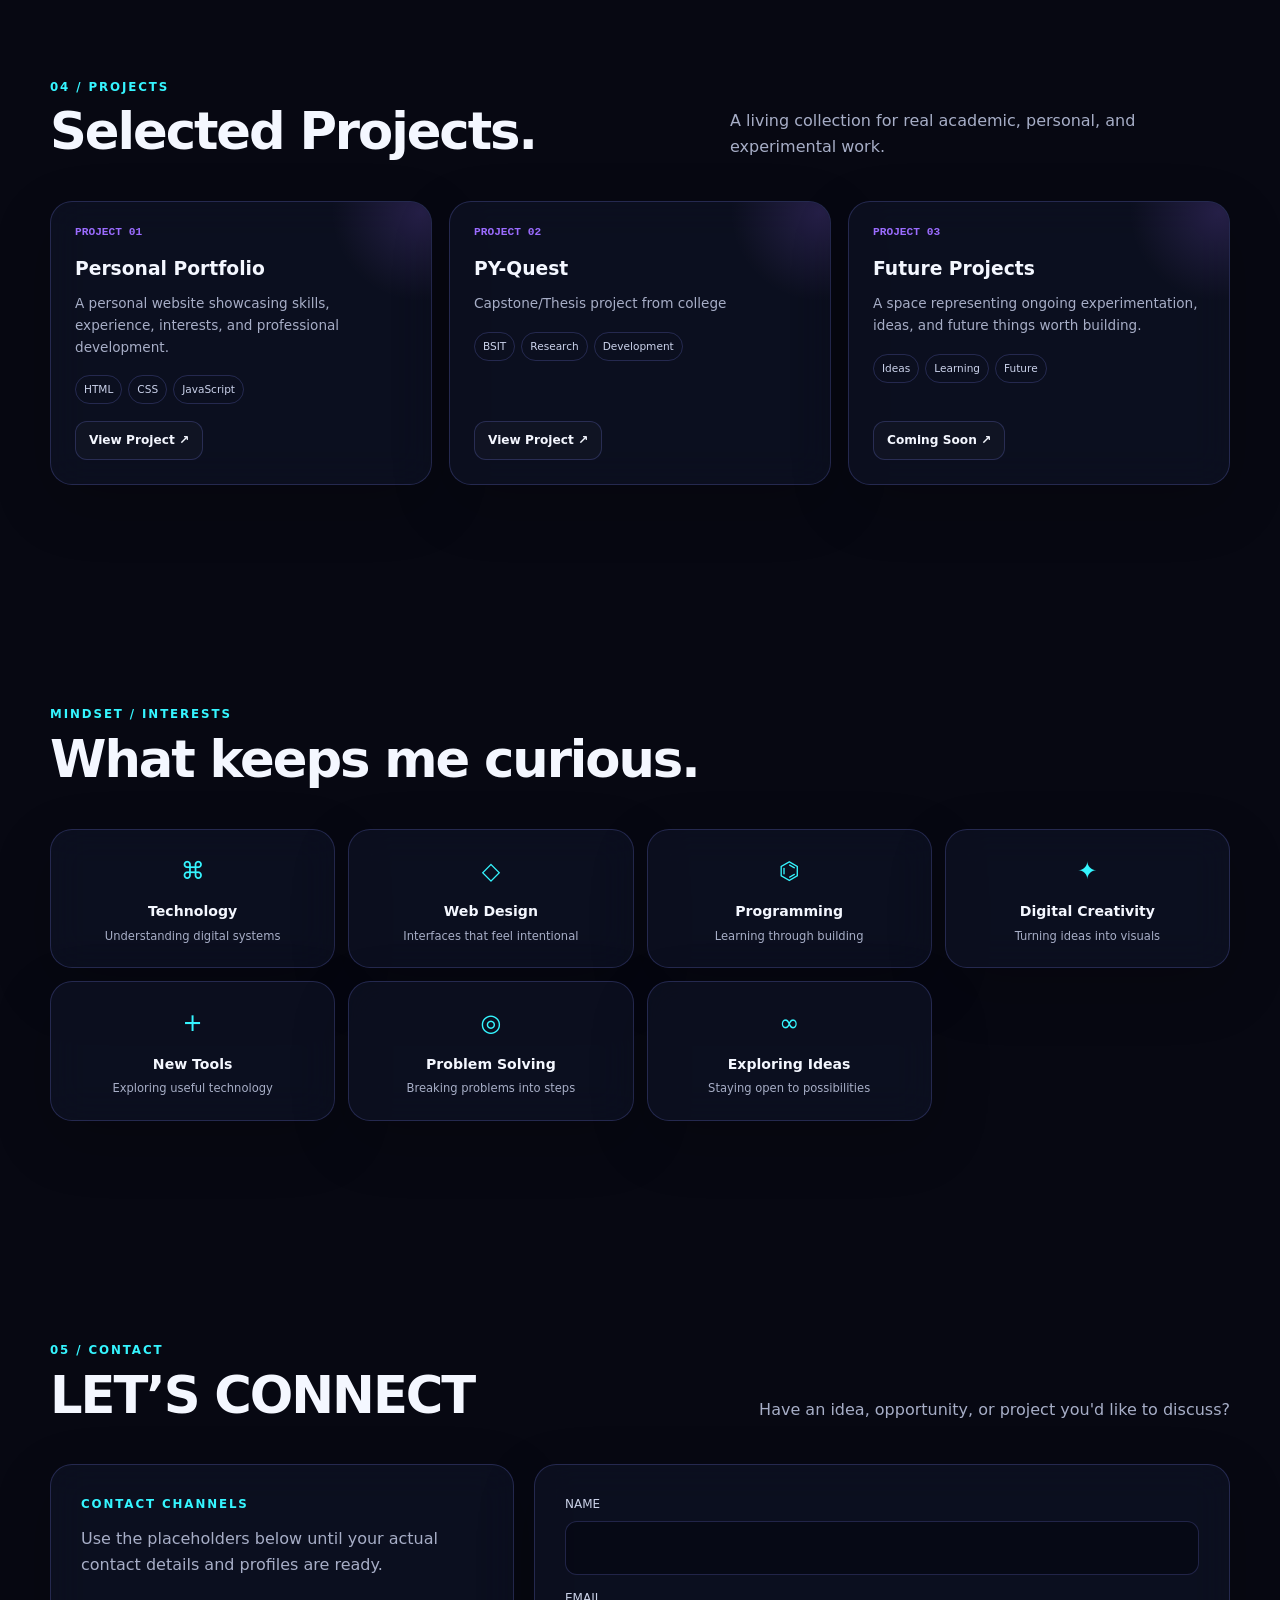
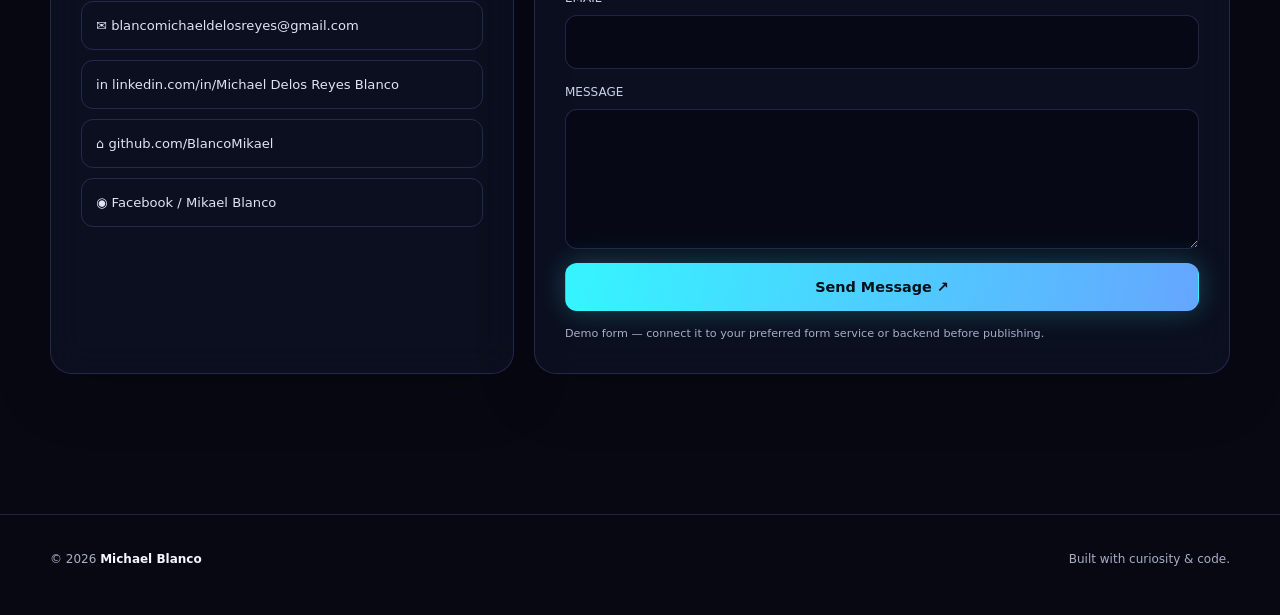
==== commit 304f7405: "Update index.html" ====
--- a/index.html
+++ b/index.html
@@ -416,14 +416,7 @@
     </div>
   </section>
 
-  <section class="section">
-    <div class="container">
-      <article class="glass beyond reveal">
-        <div class="section-kicker" style="justify-content:center">BEYOND THE RESUME</div>
-        <h2>I’m not trying to fit a template.</h2>
-        <p>Qualifications tell part of the story. Curiosity, individuality, and the willingness to keep learning shape the rest. I’m interested in finding my own direction, understanding how things work, and creating something useful along the way.</p>
-      
-      </article>
+  
       
 
 <style>
@@ -480,8 +473,7 @@
   outline-offset: 4px;
 }
   </style>
-    </div>
-  </section>
+    
 
   <section class="section">
     <div class="container">
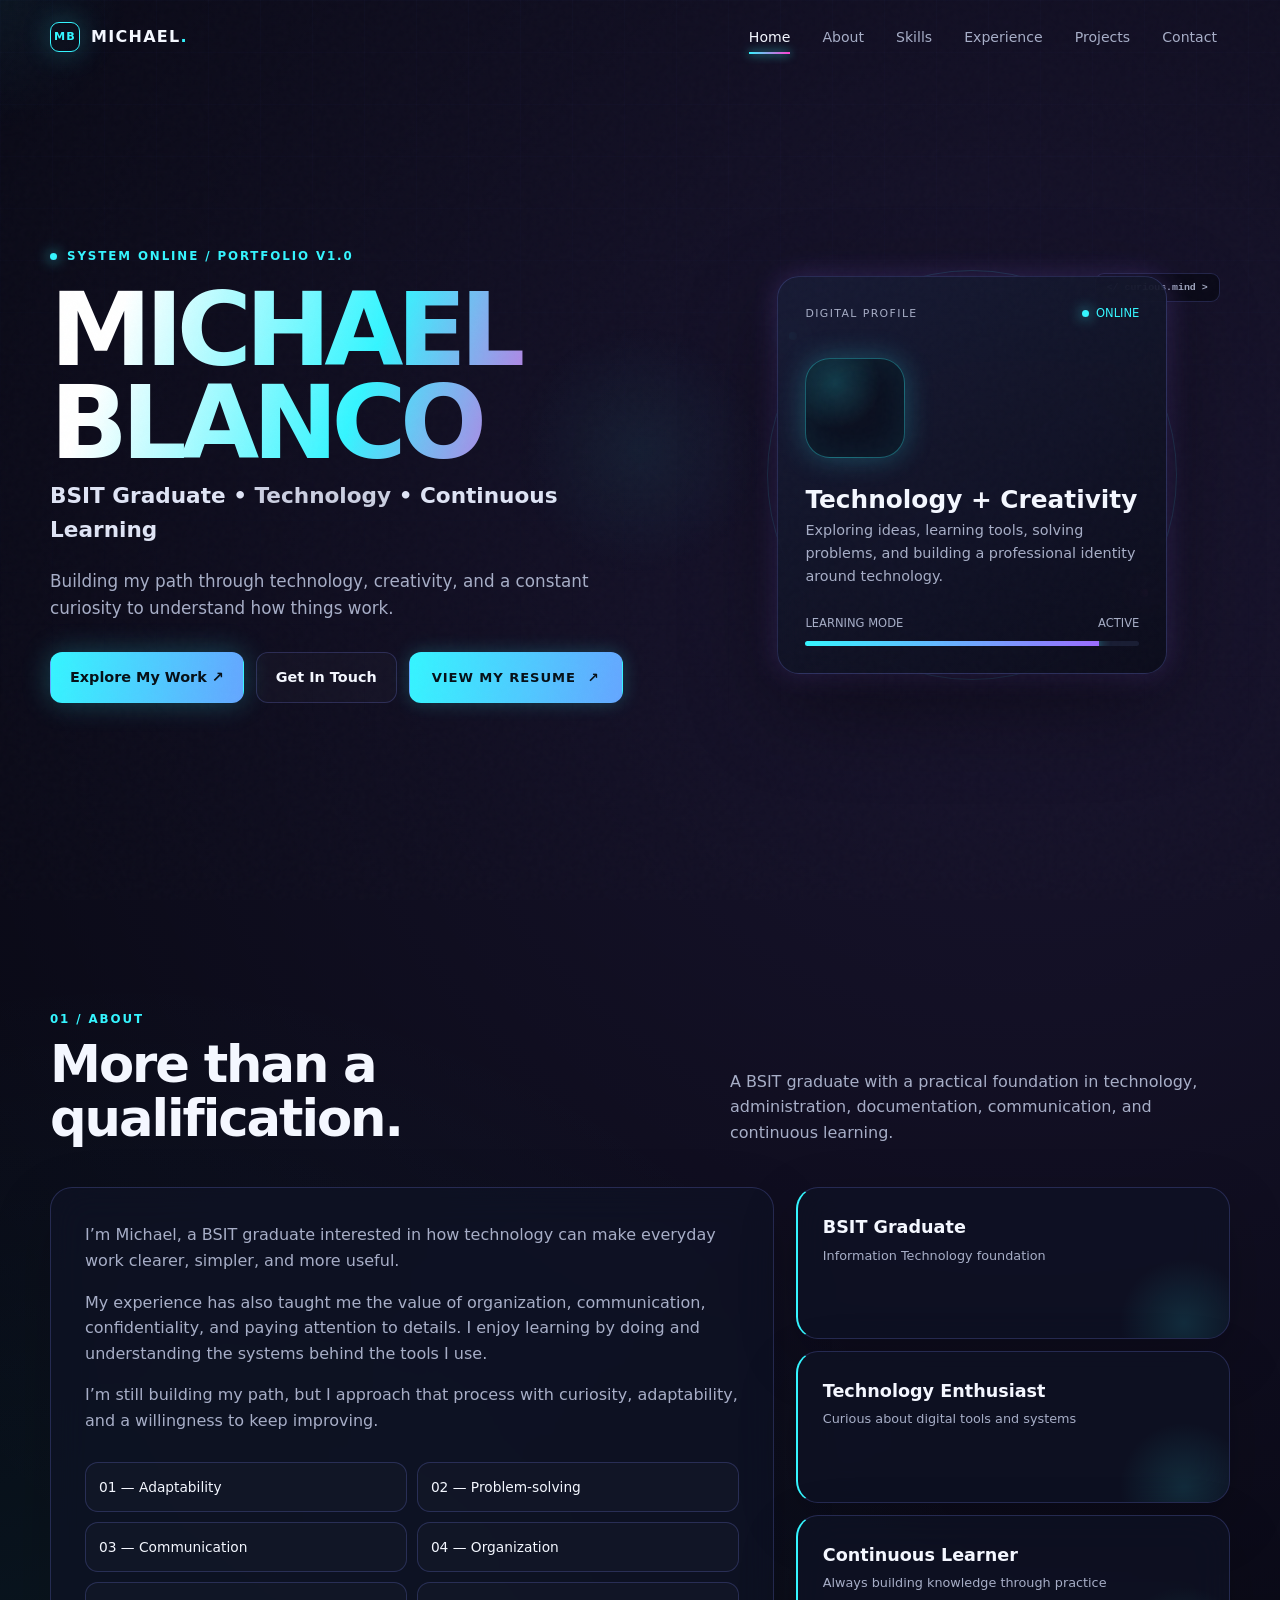
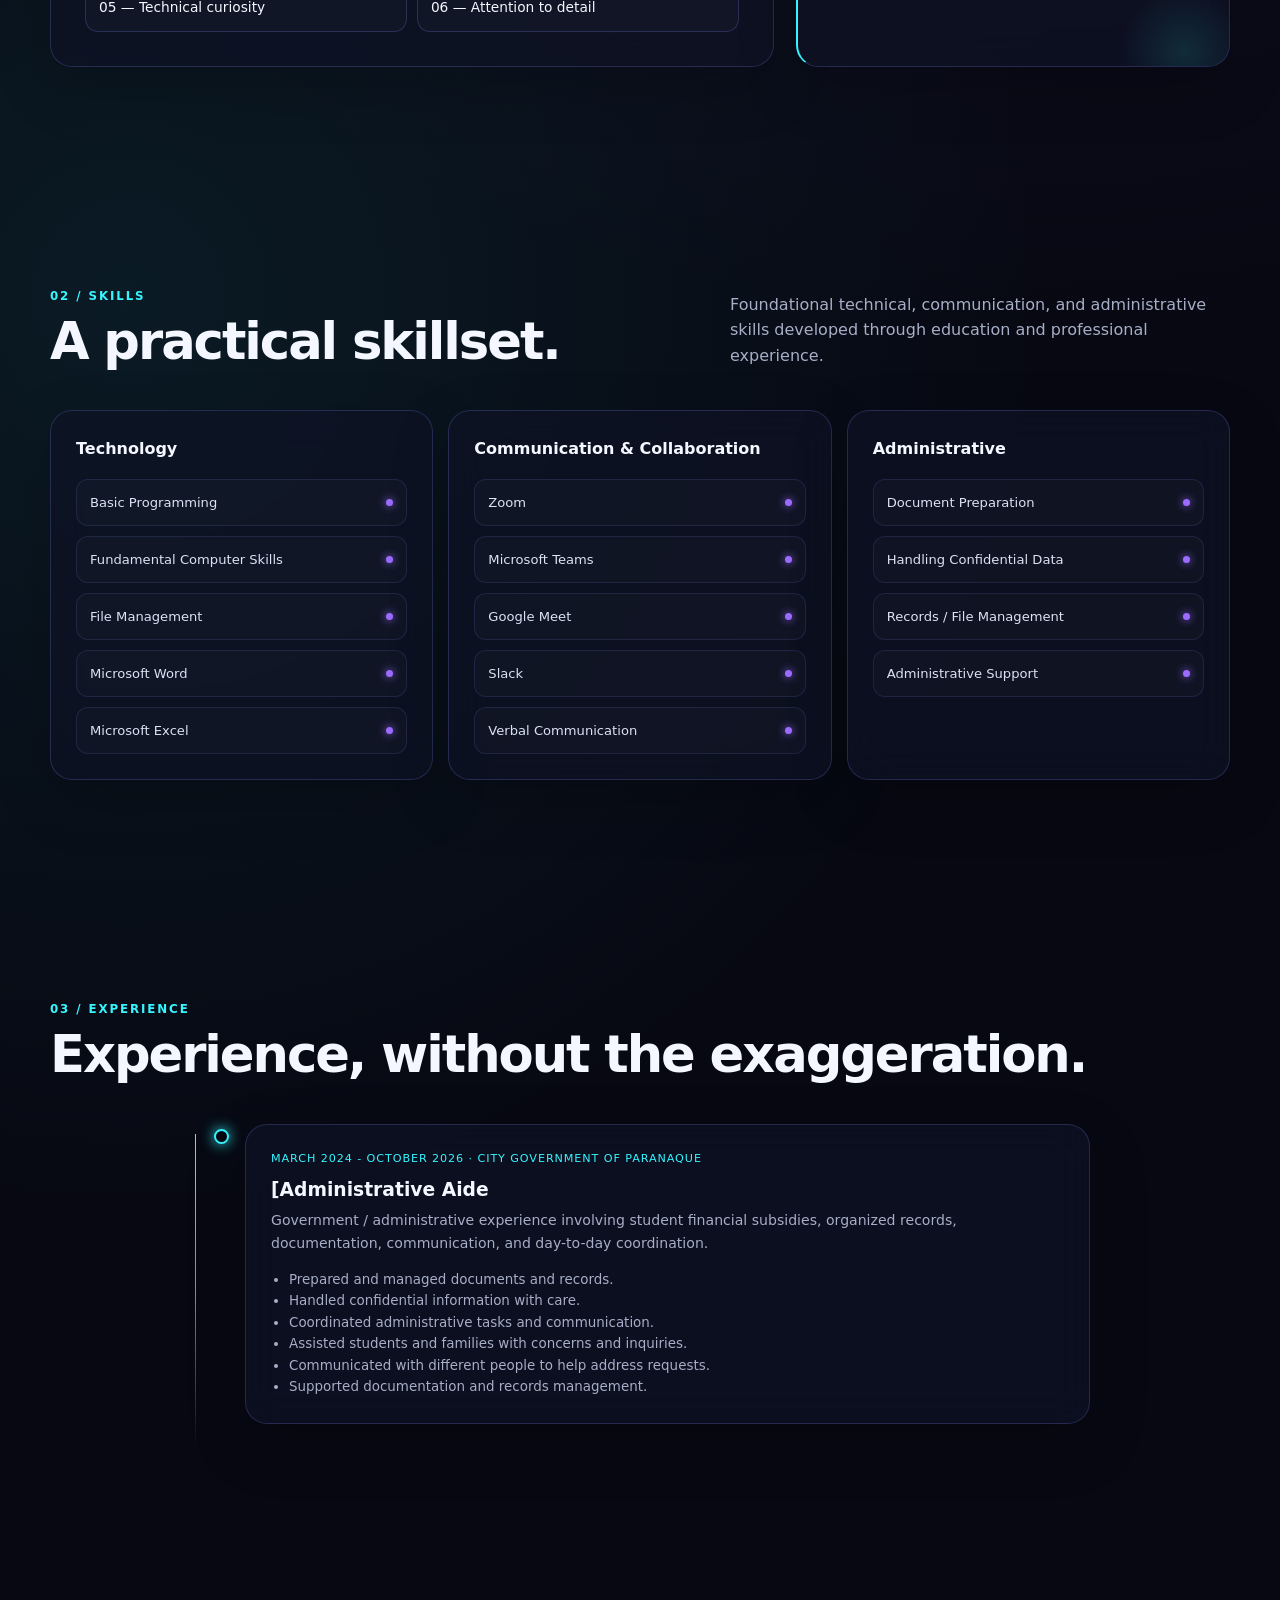
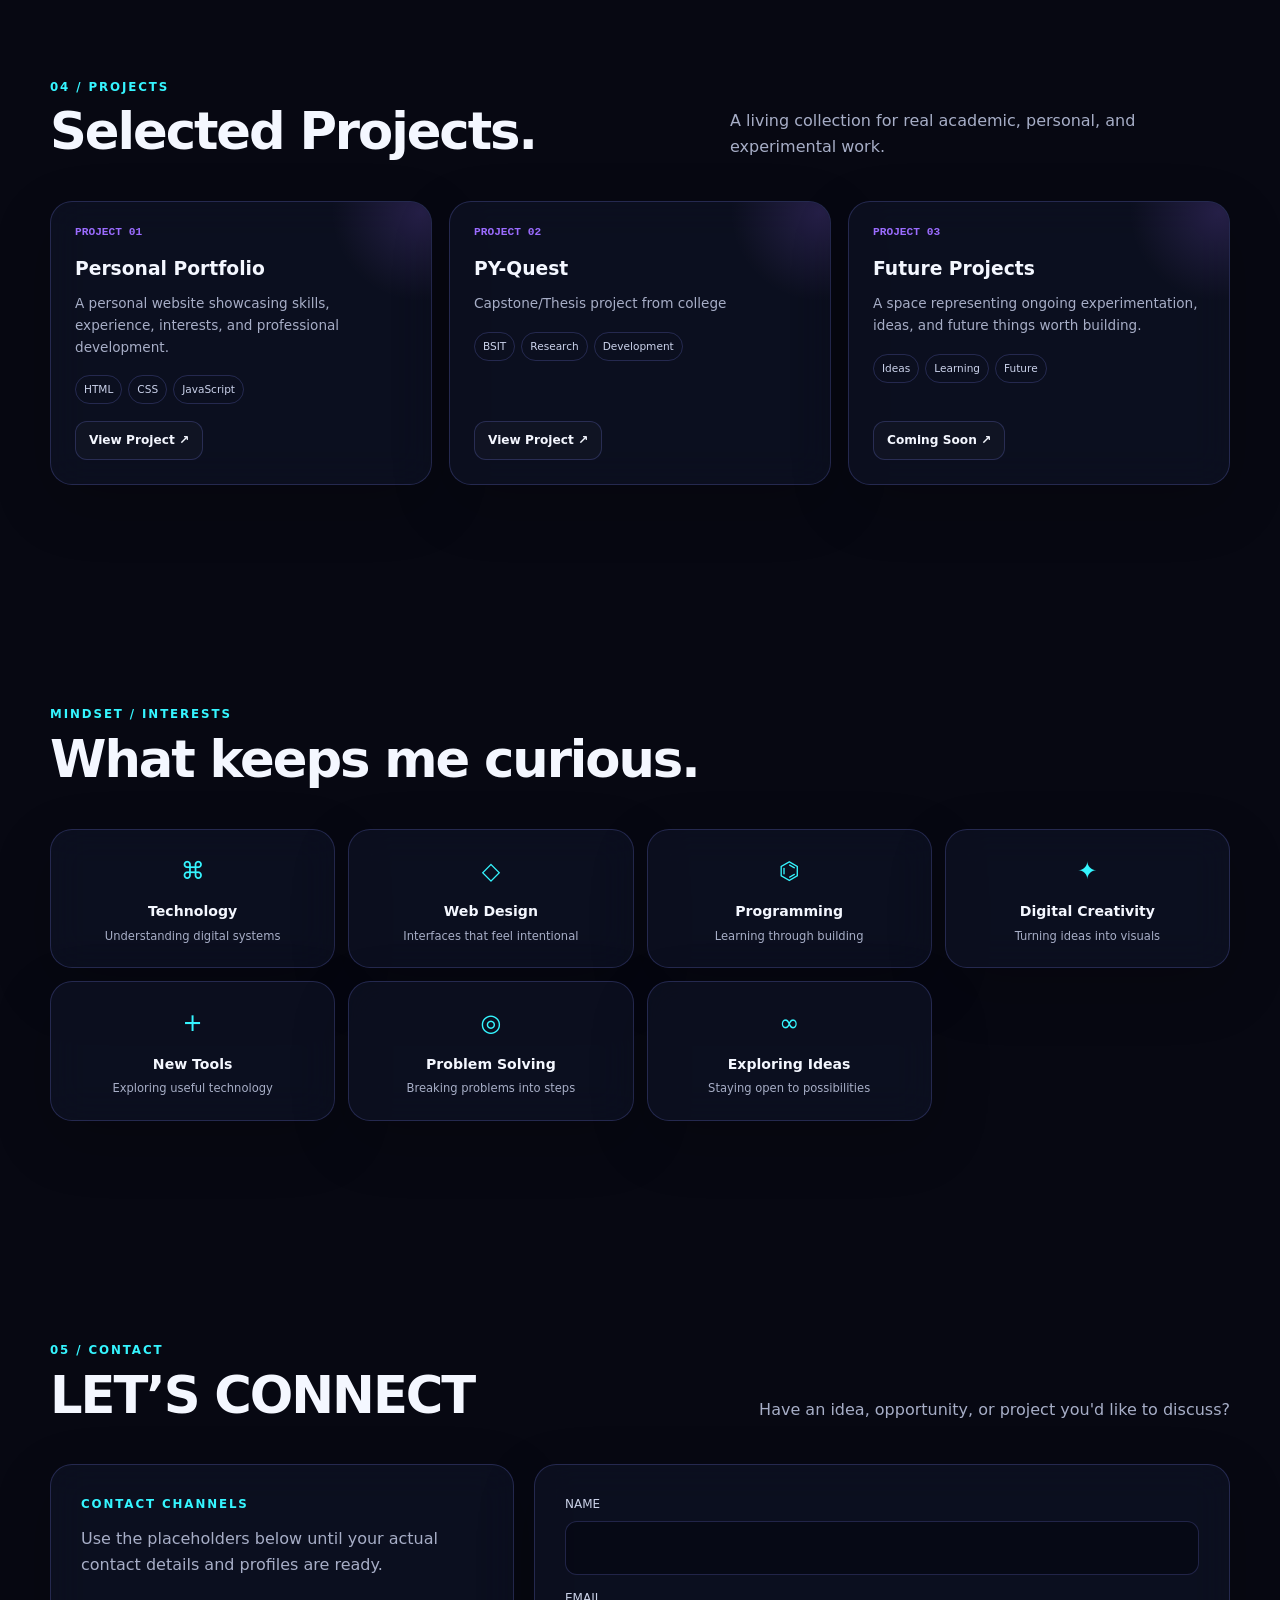
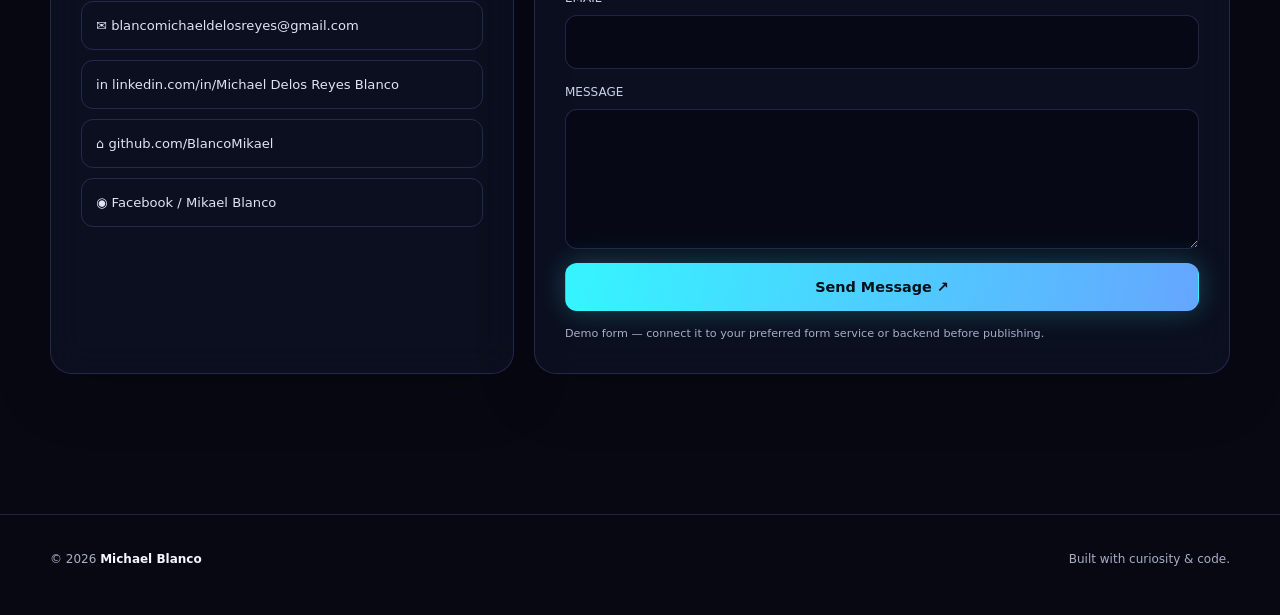
==== commit 2051ab20: "Update index.html" ====
--- a/index.html
+++ b/index.html
@@ -323,7 +323,7 @@
             <span class="mini-label">Digital Profile</span>
             <span class="online"><span class="status-dot"></span> ONLINE</span>
           </div>
-          <div class="avatar" aria-hidden="true">MB</div>
+          <div img src = "cav.png" class="avatar" aria-hidden="true"></div>
           <h3>Technology + Creativity</h3>
           <p>Exploring ideas, learning tools, solving problems, and building a professional identity around technology.</p>
           <div class="meter">
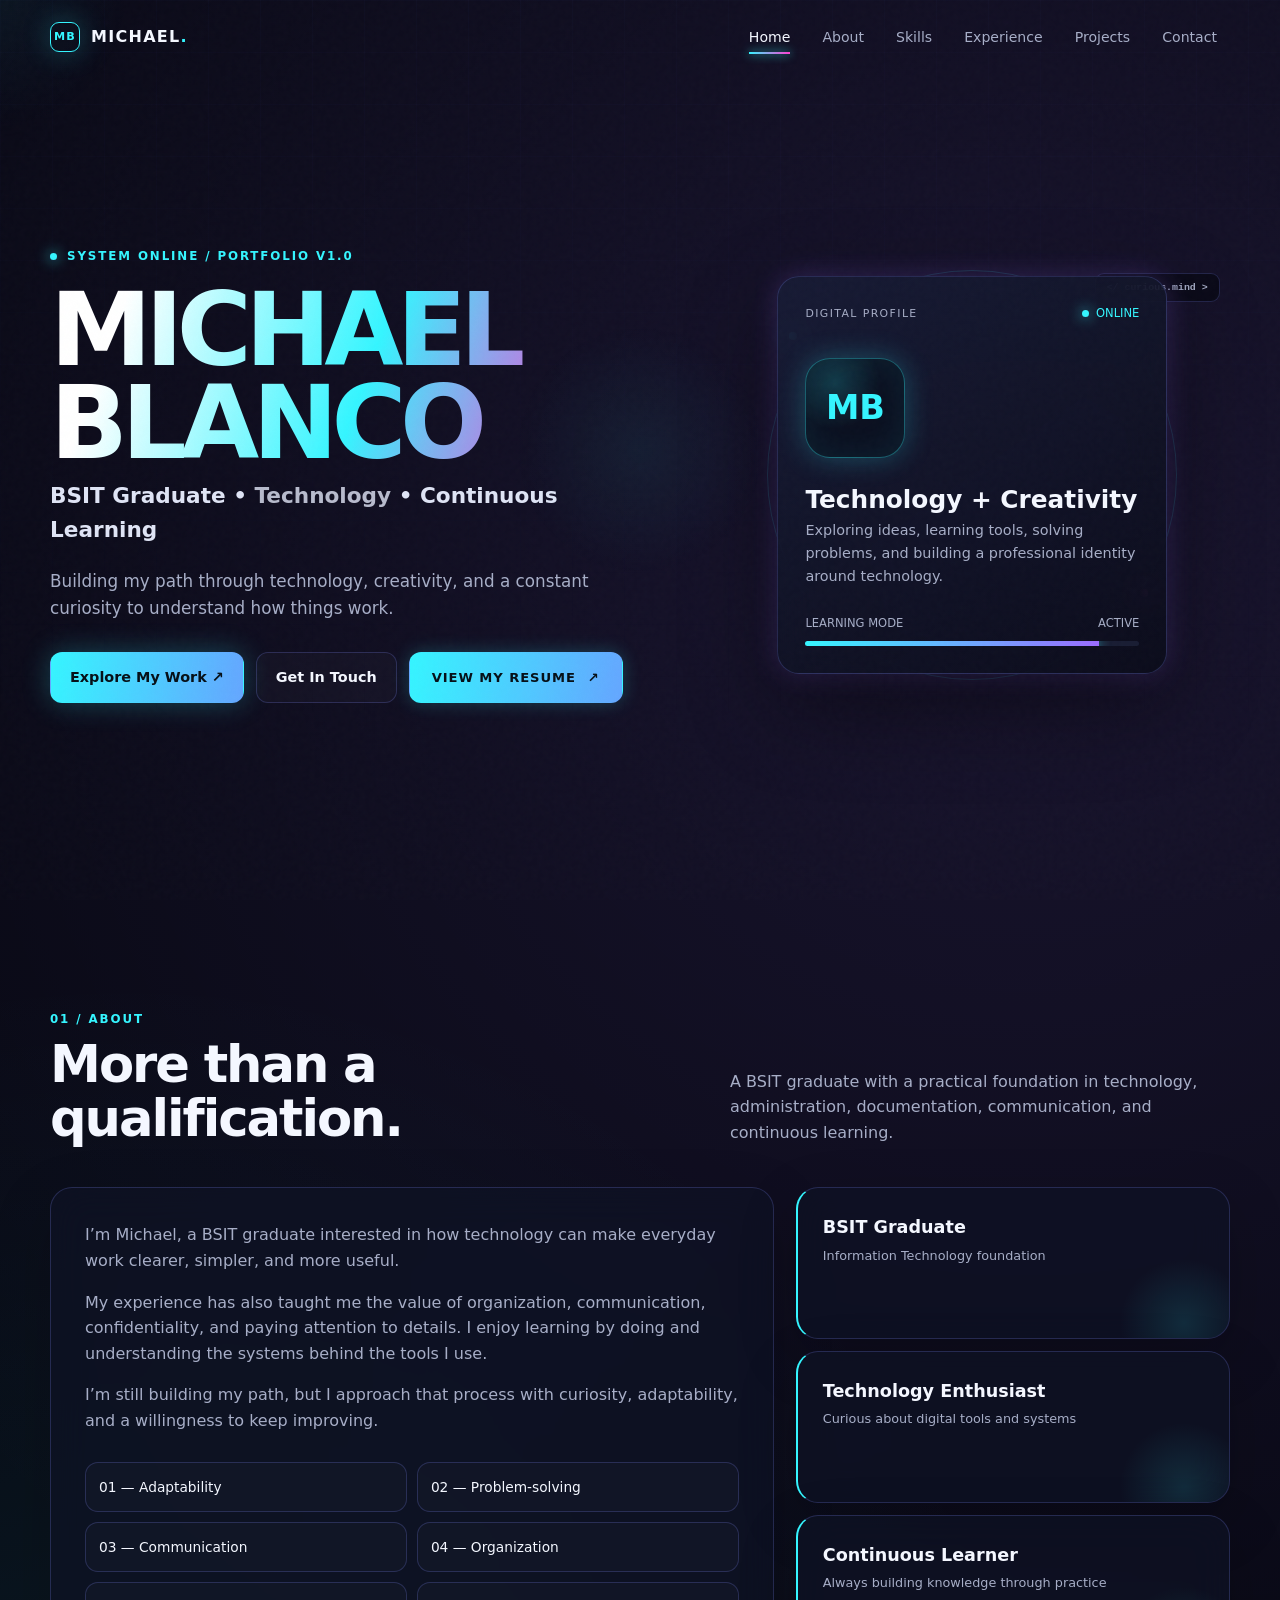
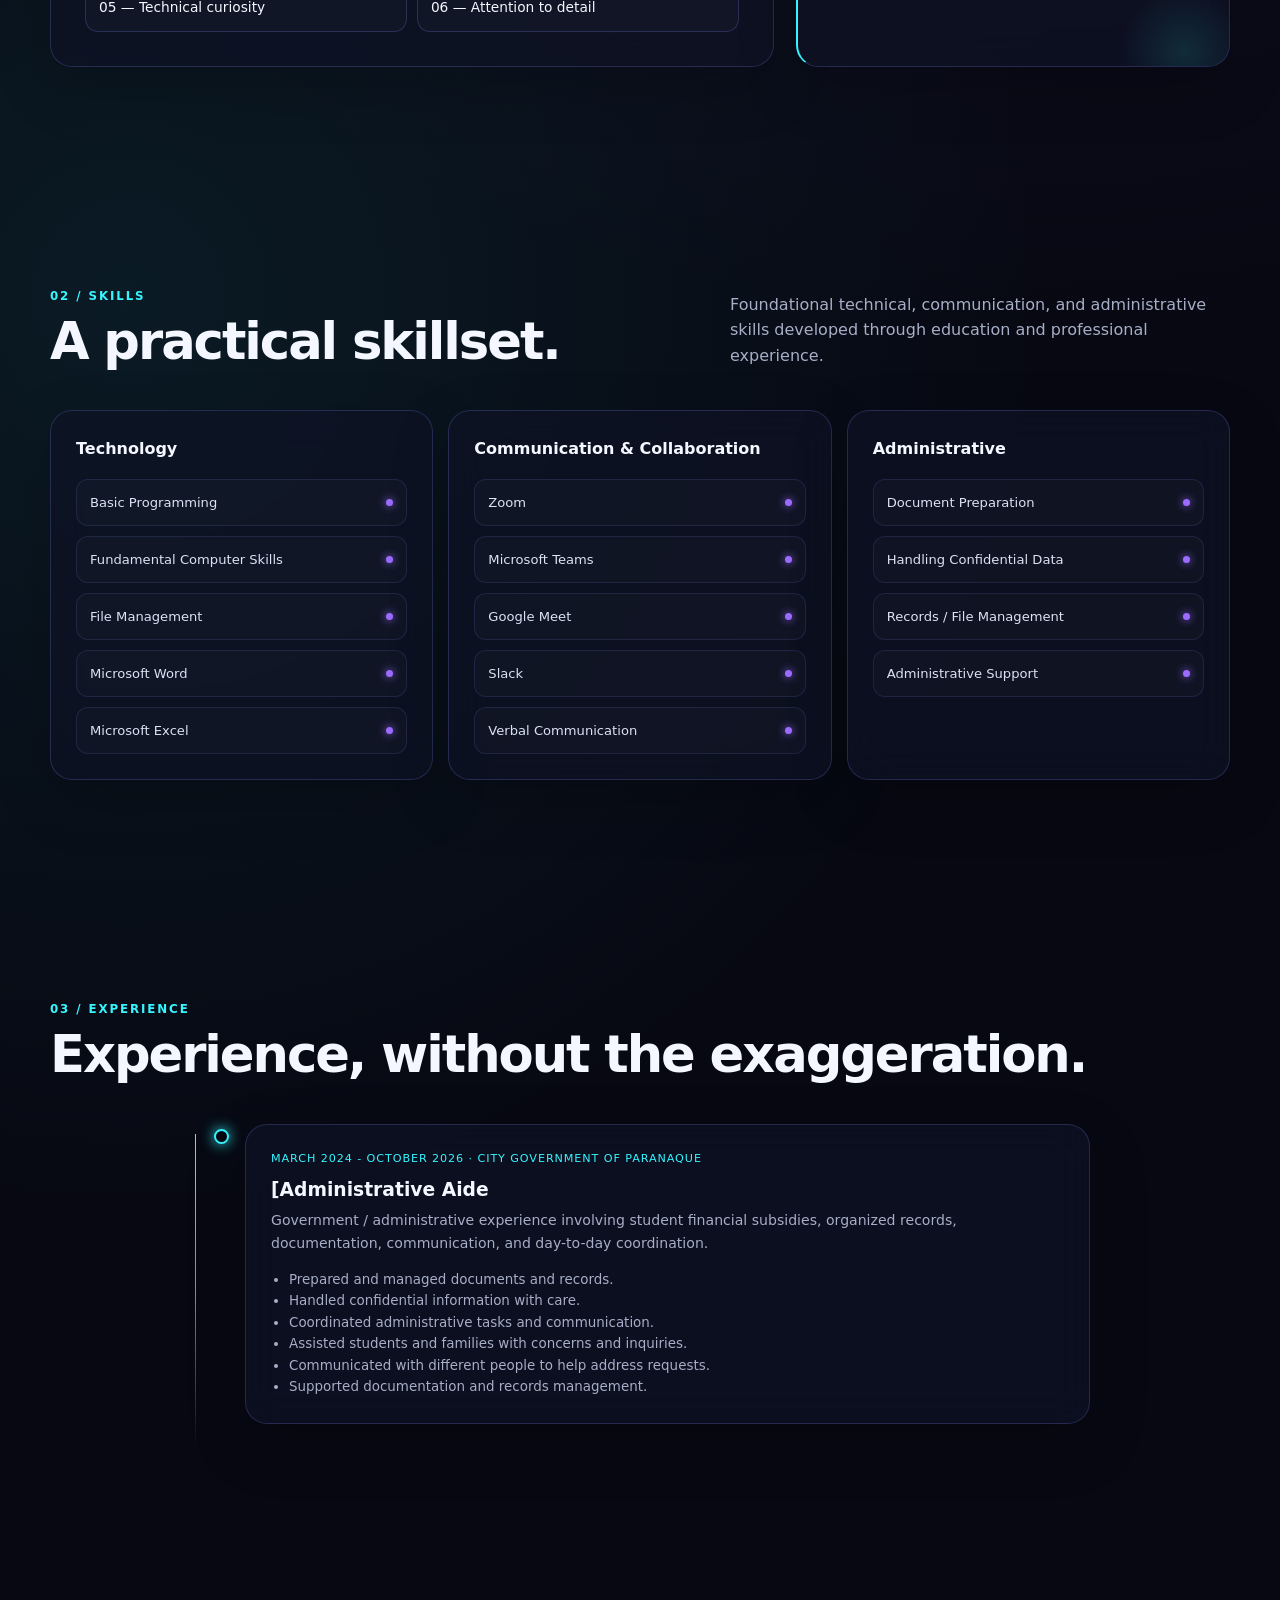
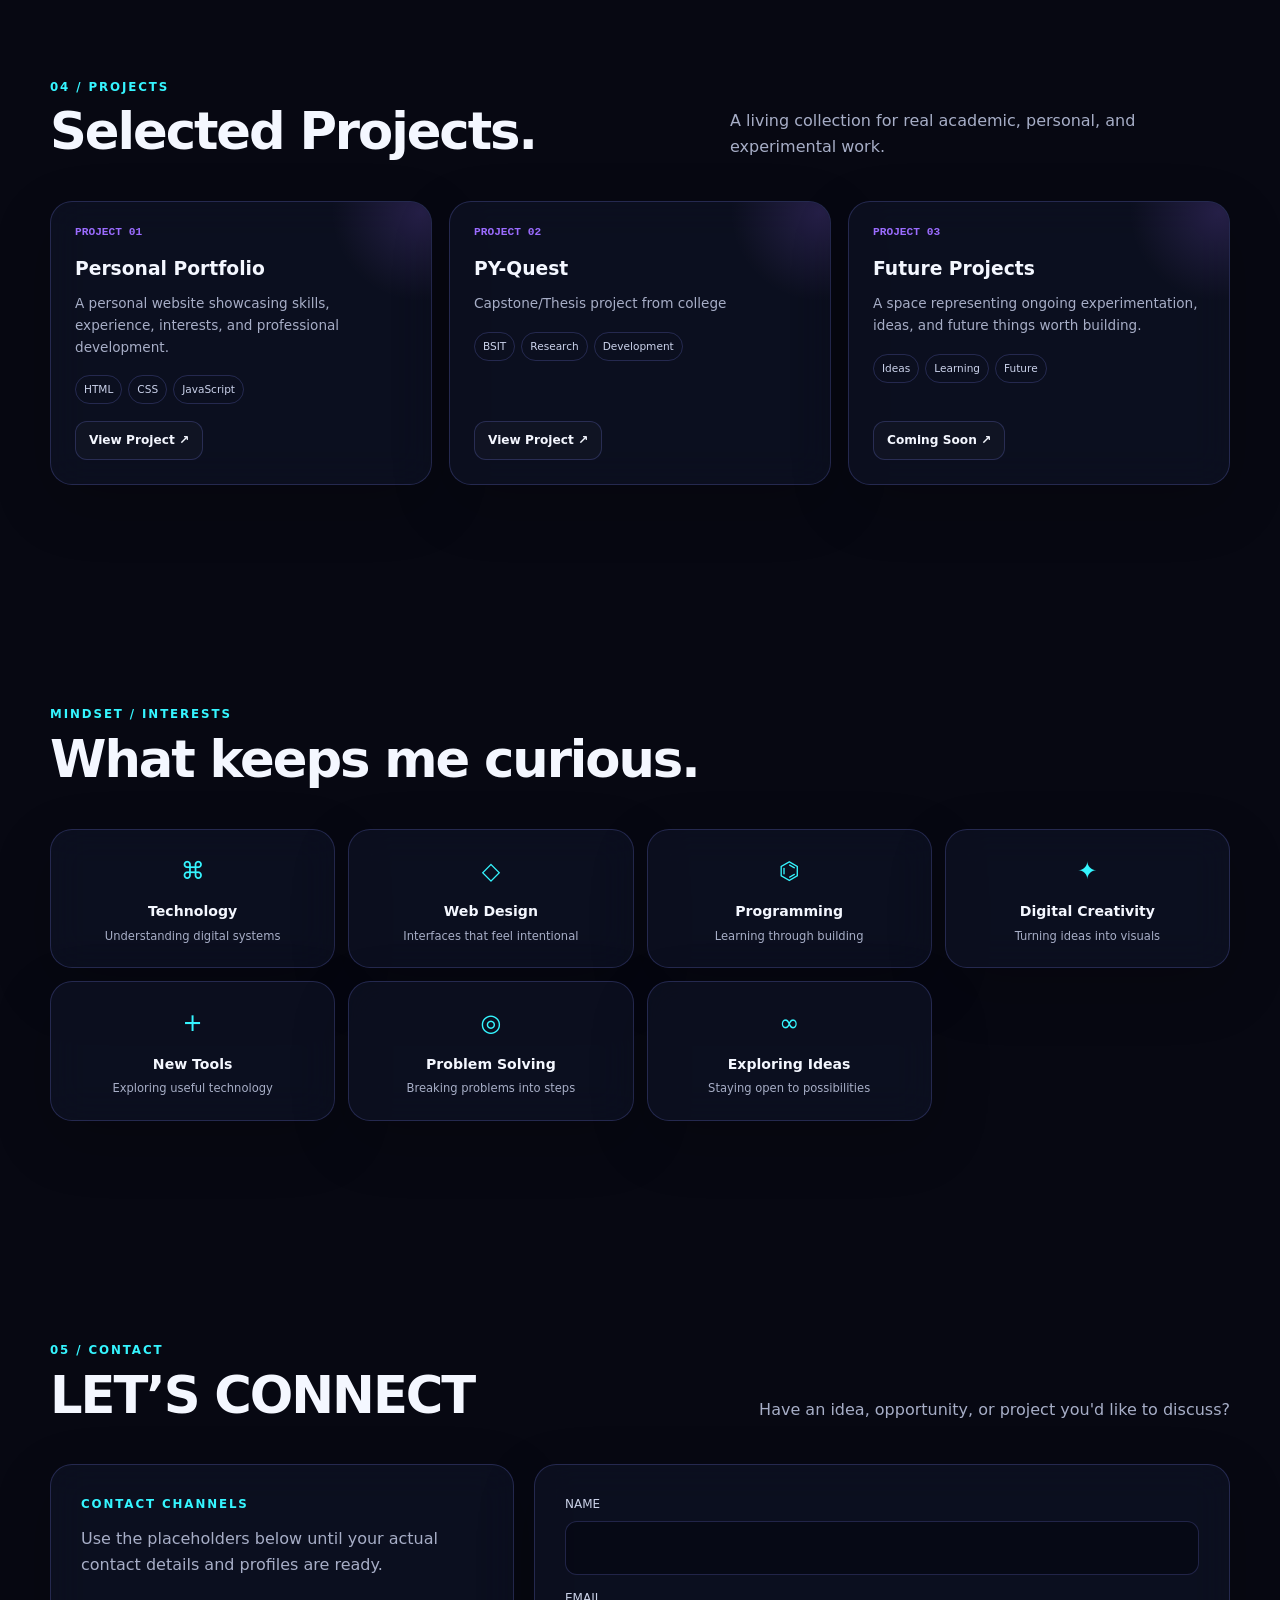
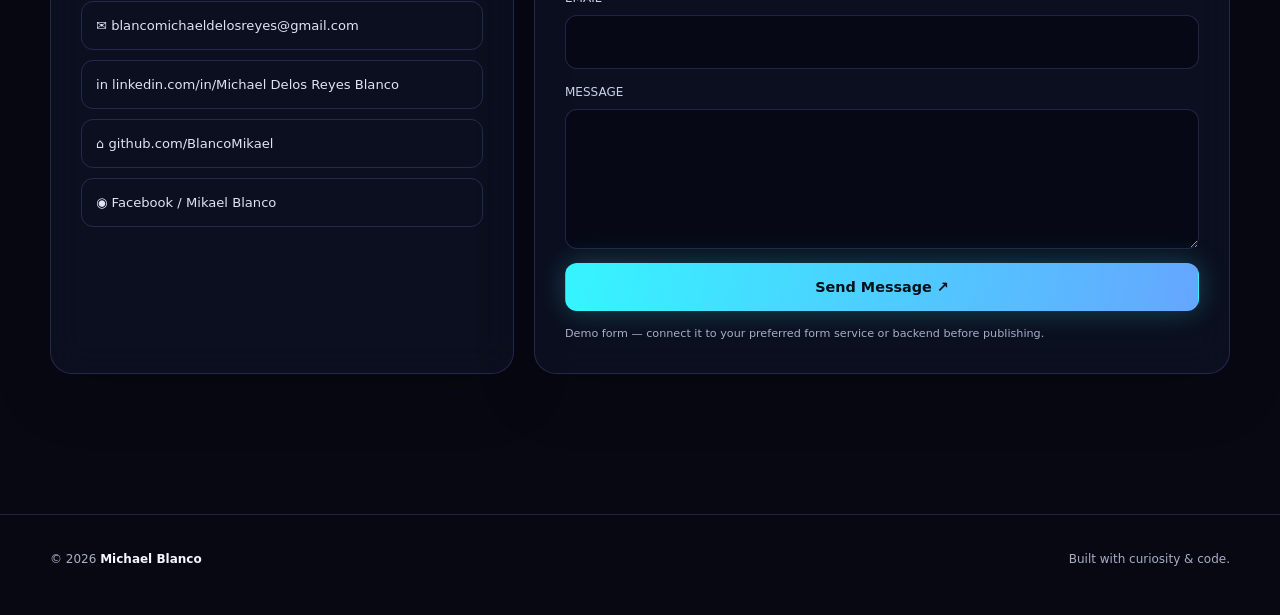
==== commit f352af4e: "Update index.html" ====
--- a/index.html
+++ b/index.html
@@ -323,7 +323,7 @@
             <span class="mini-label">Digital Profile</span>
             <span class="online"><span class="status-dot"></span> ONLINE</span>
           </div>
-          <div img src = "cav.png" class="avatar" aria-hidden="true"></div>
+          <div class="avatar" aria-hidden="true">MB</div>
           <h3>Technology + Creativity</h3>
           <p>Exploring ideas, learning tools, solving problems, and building a professional identity around technology.</p>
           <div class="meter">
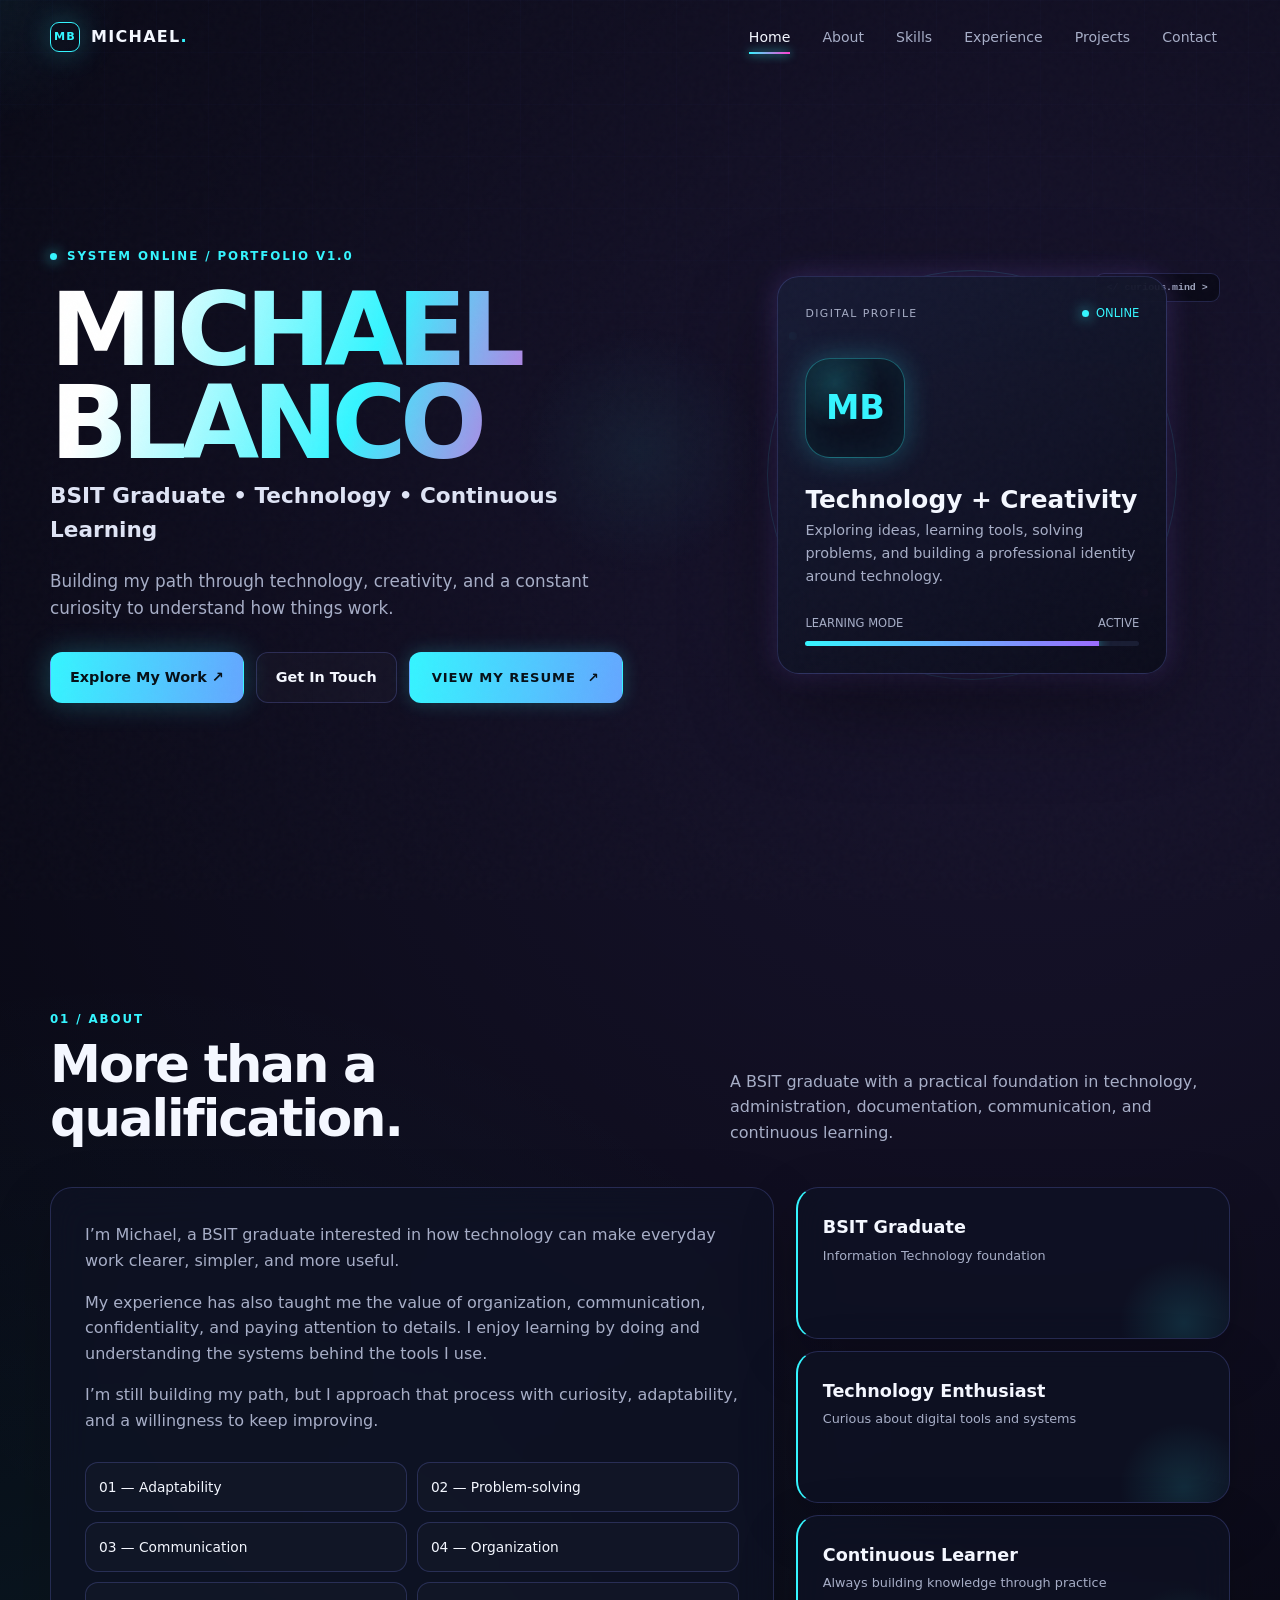
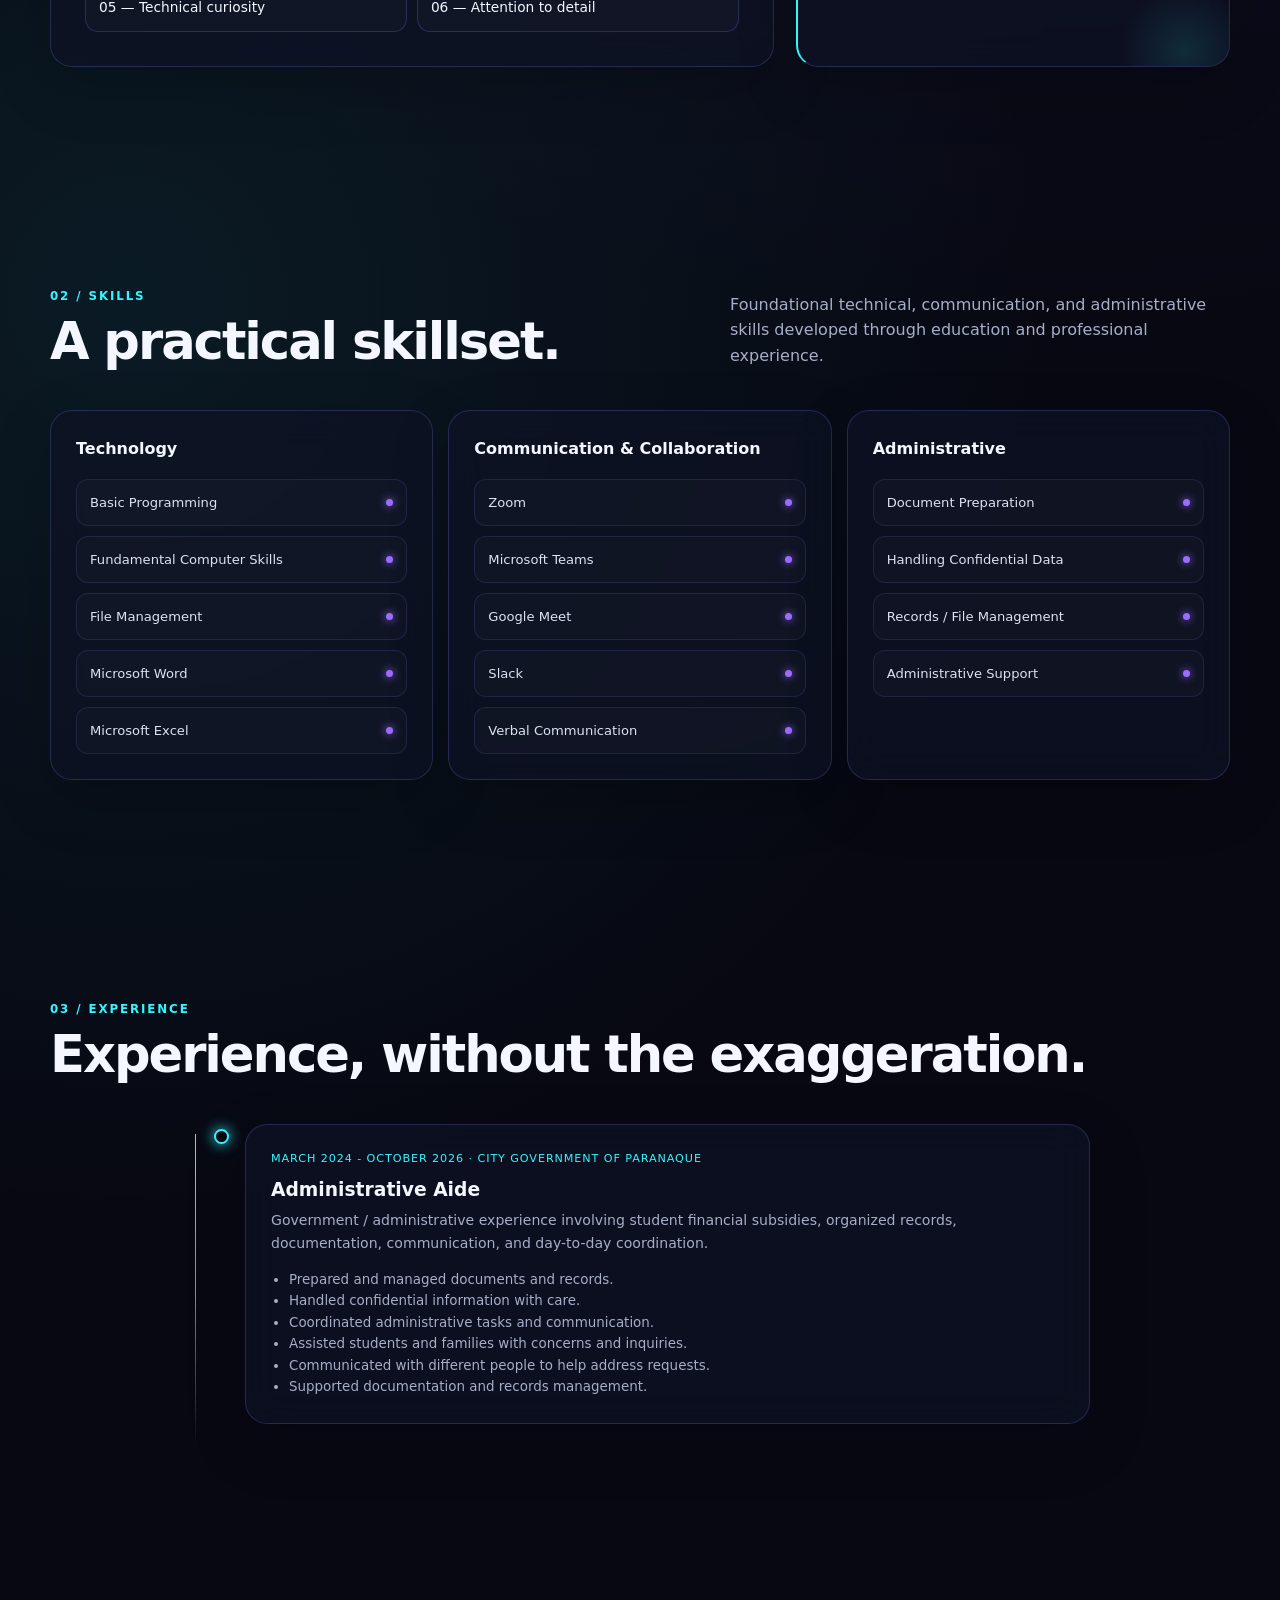
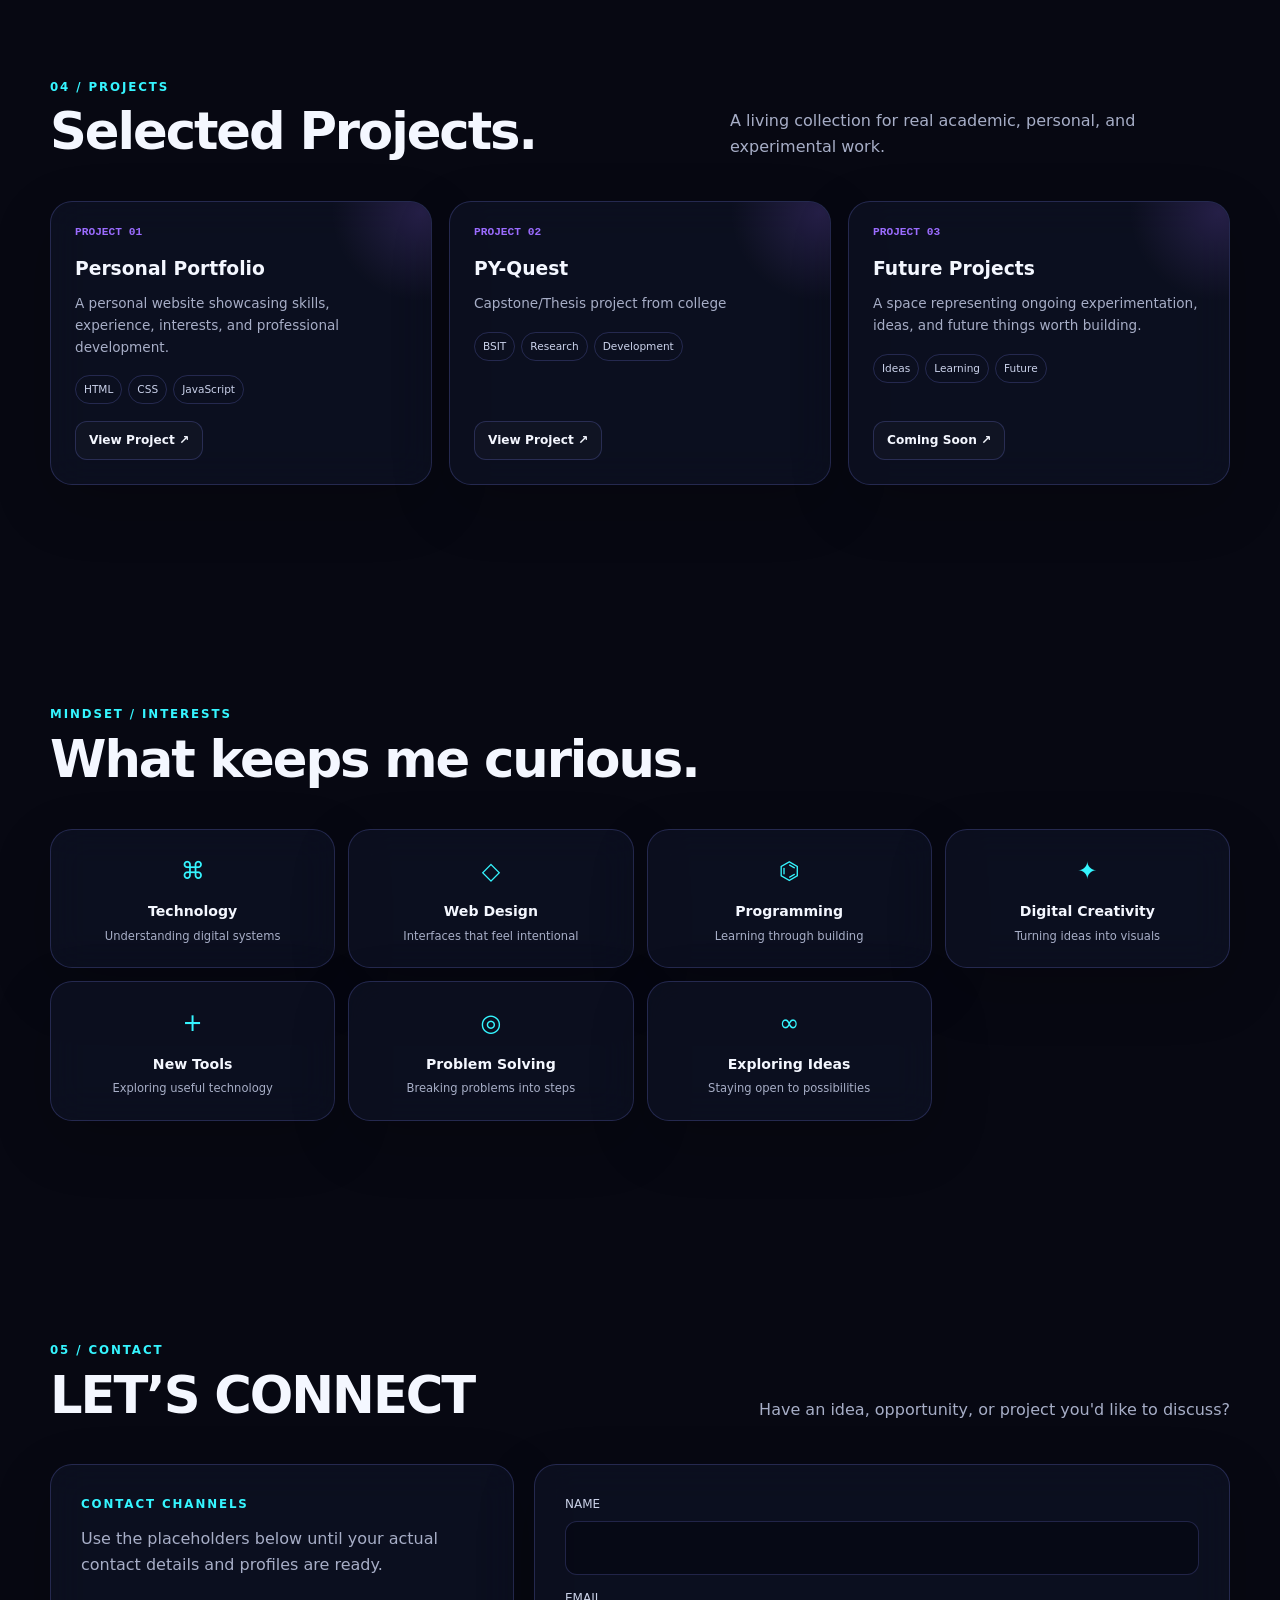
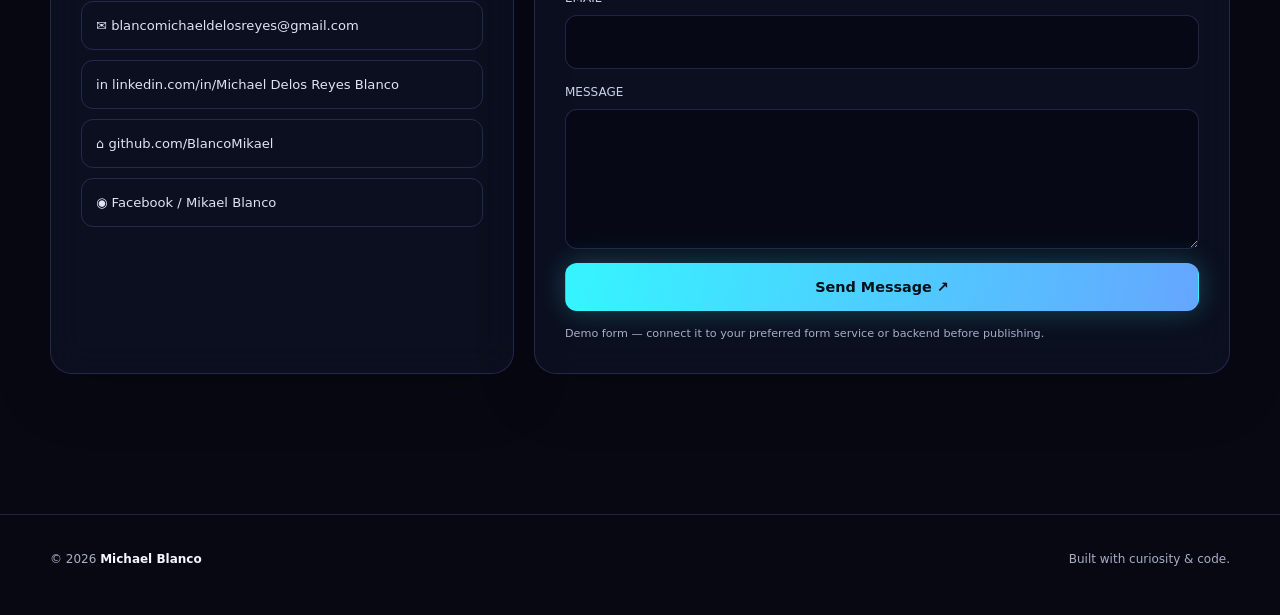
==== commit 3bdafd23: "Update index.html" ====
--- a/index.html
+++ b/index.html
@@ -393,7 +393,7 @@
       </div>
       <div class="timeline">
         <div class="timeline-item reveal"><article class="glass timeline-card">
-          <div class="timeline-meta">March 2024 - October 2026 · City Government of Paranaque</div><h3>[Administrative Aide</h3>
+          <div class="timeline-meta">March 2024 - October 2026 · City Government of Paranaque</div><h3>Administrative Aide</h3>
           <p>Government / administrative experience involving student financial subsidies, organized records, documentation, communication, and day-to-day coordination.</p>
           <ul><li>Prepared and managed documents and records.</li><li>Handled confidential information with care.</li><li>Coordinated administrative tasks and communication.</li><li>Assisted students and families with concerns and inquiries.</li><li>Communicated with different people to help address requests.</li><li>Supported documentation and records management.</li></ul>
         </article></div>
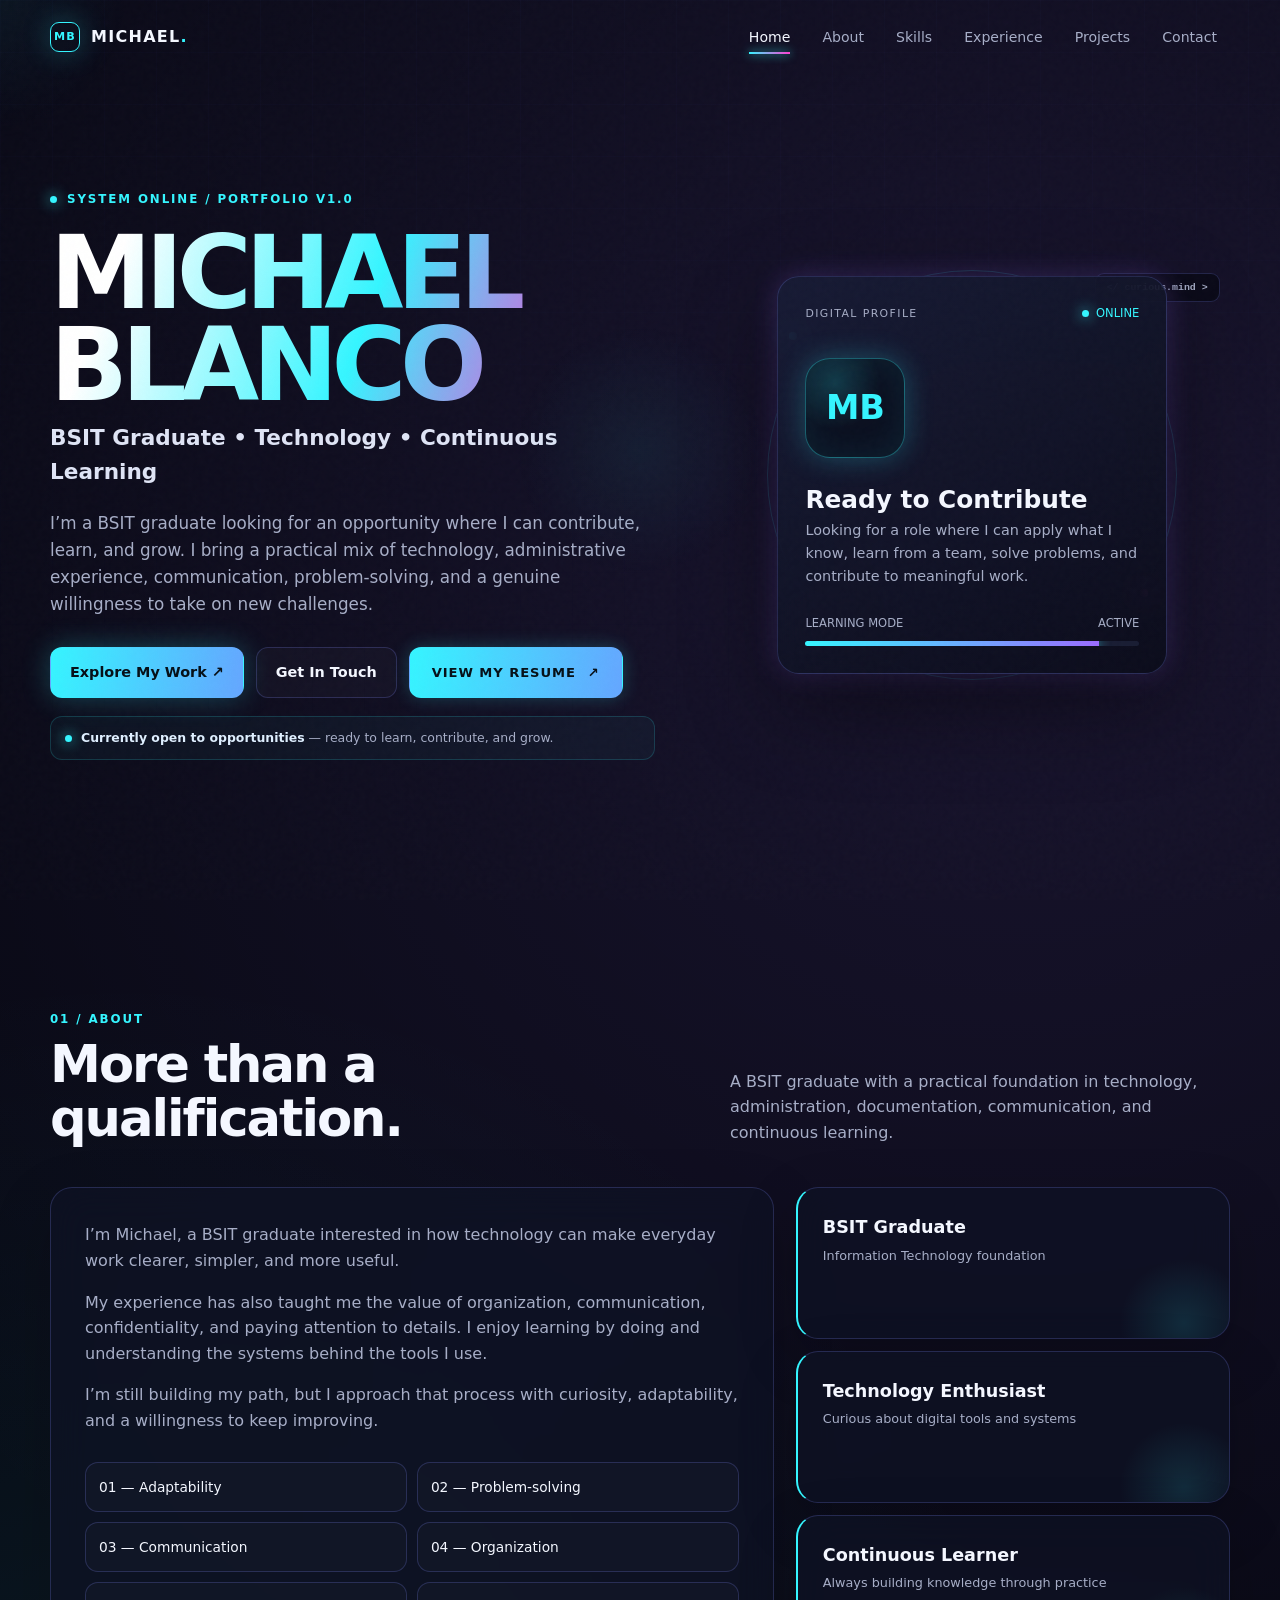
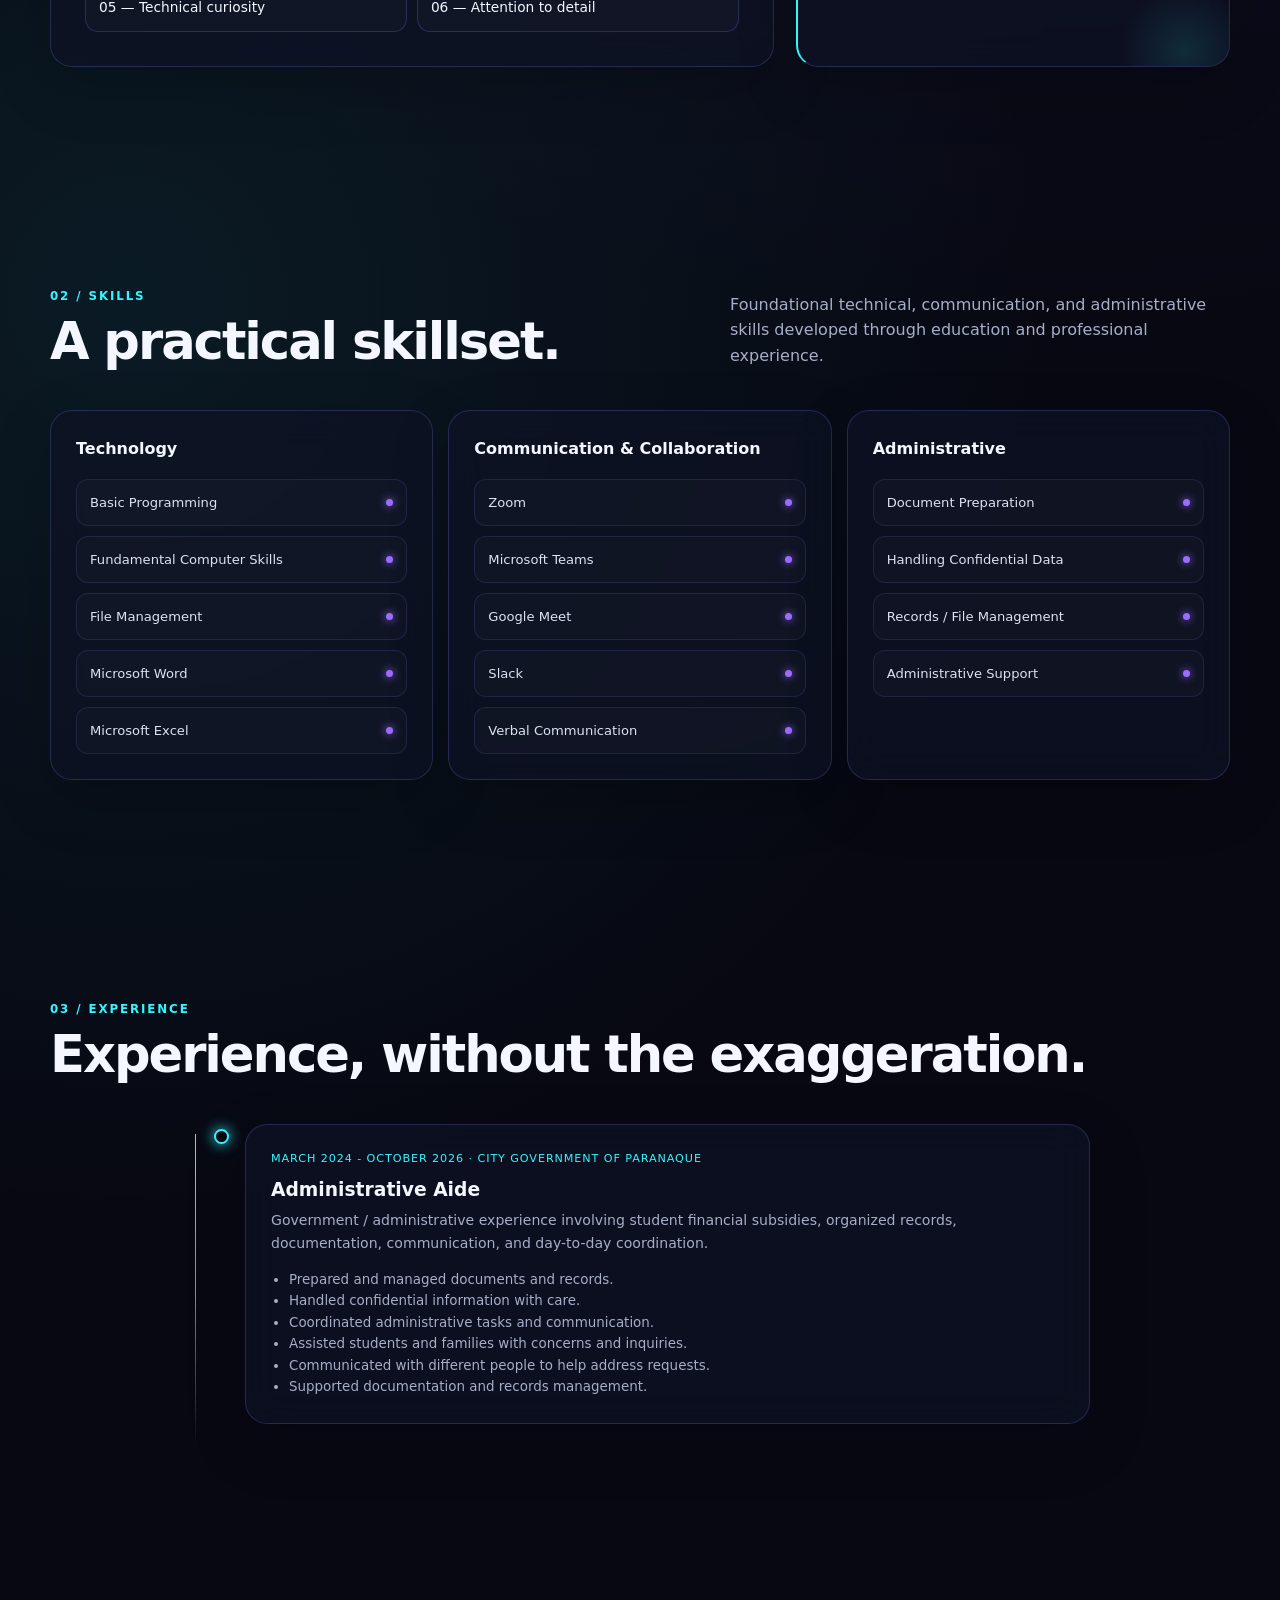
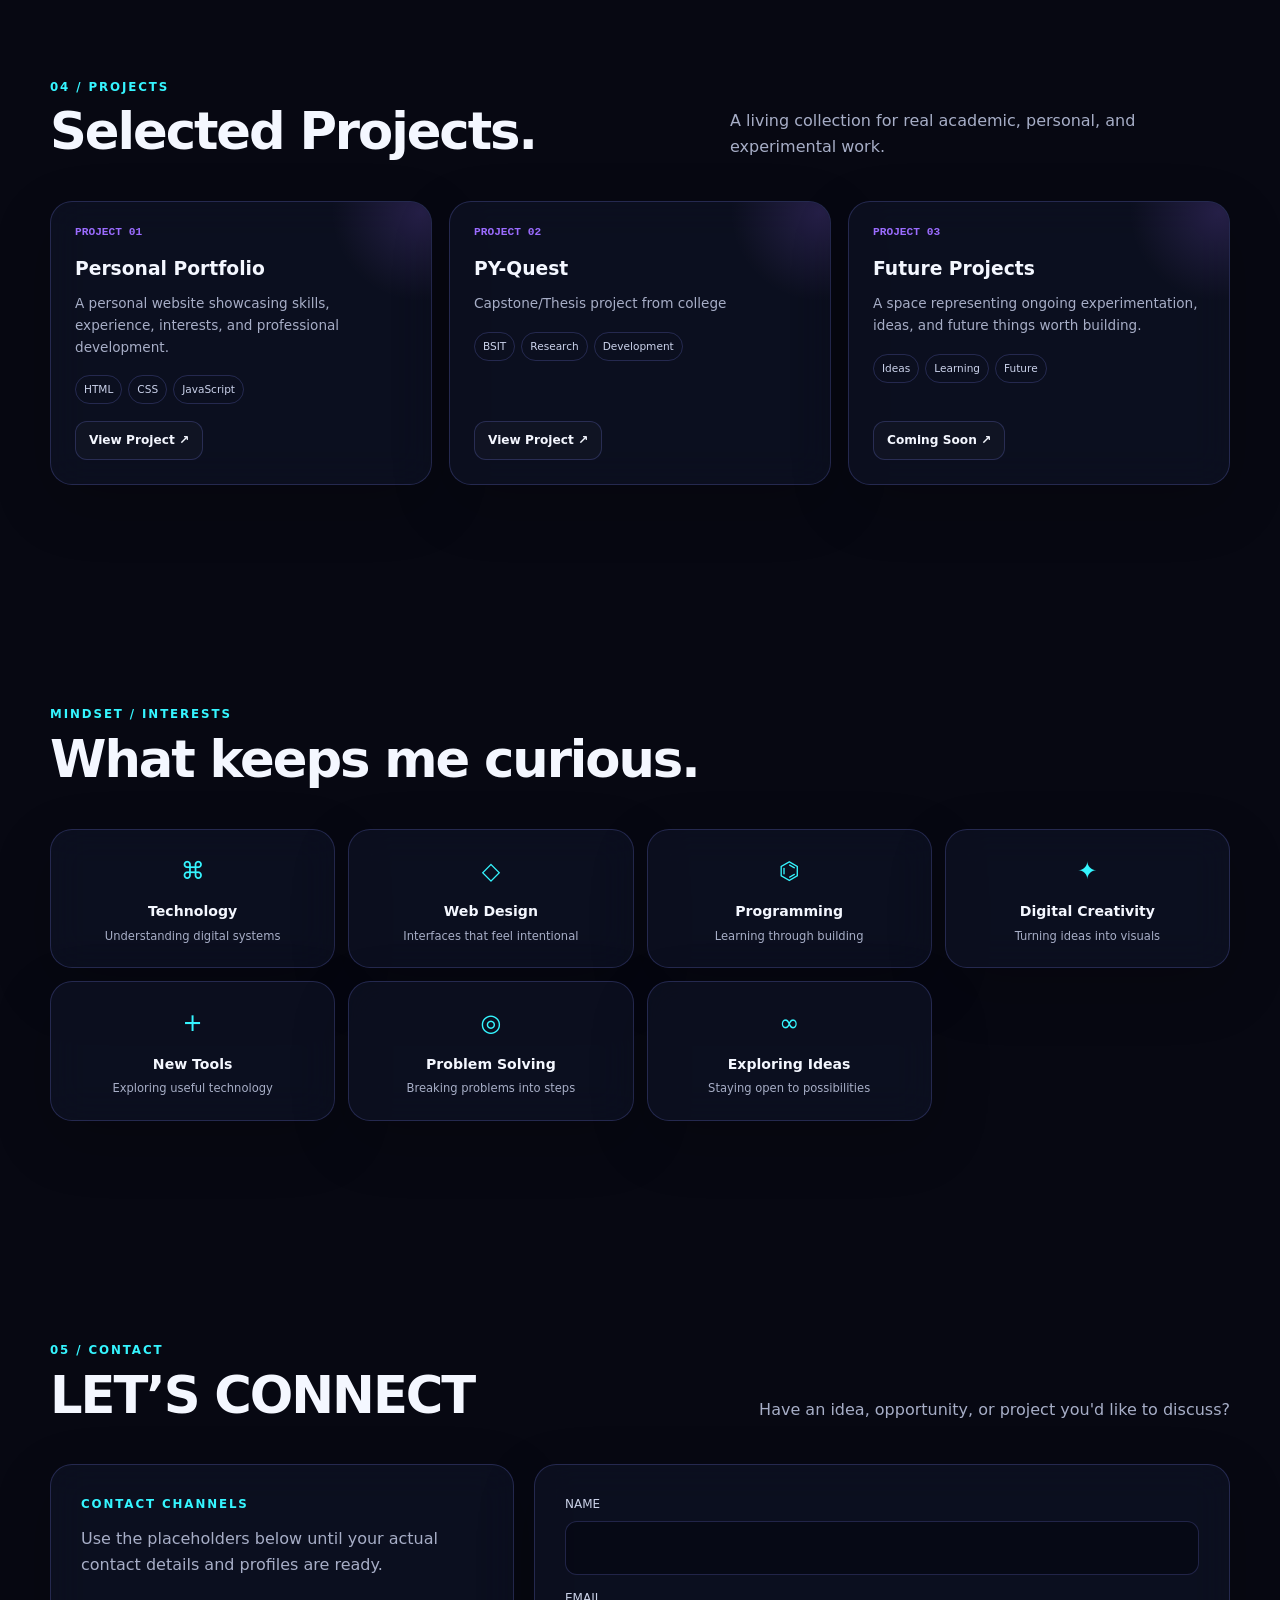
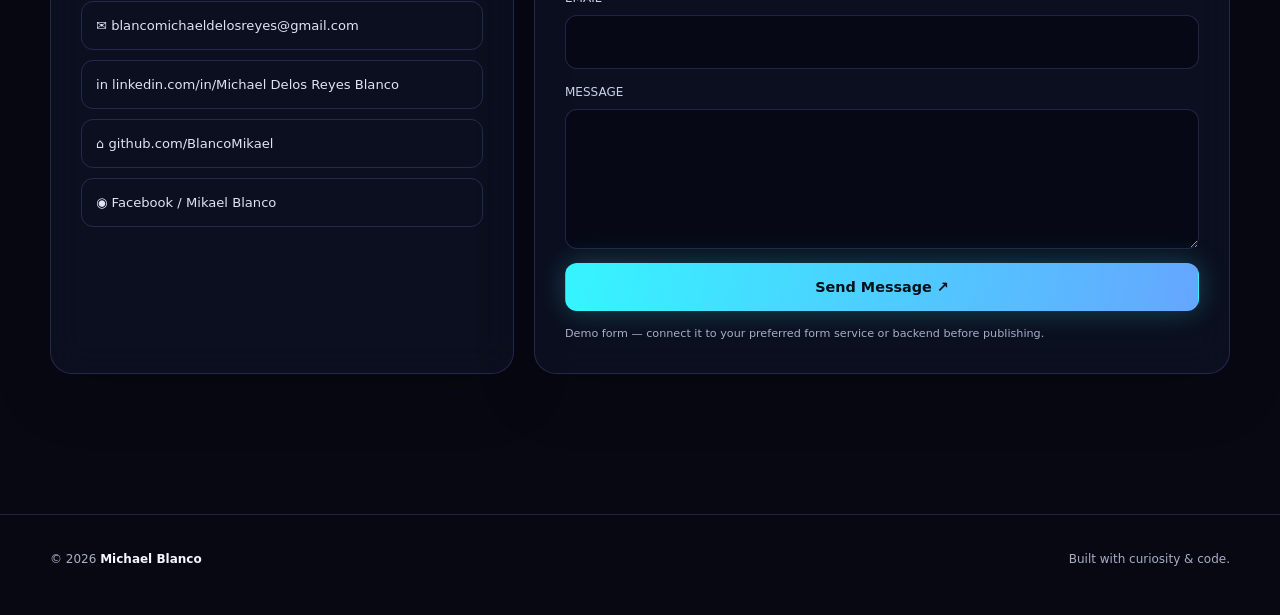
==== commit a52a1dc7: "Update index.html" ====
--- a/index.html
+++ b/index.html
@@ -275,6 +275,12 @@
     *,*::before,*::after{animation-duration:.01ms!important;animation-iteration-count:1!important;transition-duration:.01ms!important}
     .reveal{opacity:1;transform:none}
   }
+  .work-note{
+    display:flex;align-items:center;gap:9px;margin-top:18px;max-width:620px;
+    padding:11px 14px;border:1px solid rgba(53,245,255,.16);border-radius:12px;
+    background:rgba(53,245,255,.035);color:var(--muted);font-size:.78rem;
+  }
+  .work-note strong{color:#dfefff}
 </style>
 </head>
 <body>
@@ -303,7 +309,7 @@
         <div class="eyebrow"><span class="status-dot"></span> SYSTEM ONLINE / PORTFOLIO v1.0</div>
         <h1>MICHAEL<br>BLANCO</h1>
         <div class="hero-subtitle">BSIT Graduate • <span id="rotatingText">Technology</span> • Continuous Learning</div>
-        <p class="hero-copy">Building my path through technology, creativity, and a constant curiosity to understand how things work.</p>
+        <p class="hero-copy">I’m a BSIT graduate looking for an opportunity where I can contribute, learn, and grow. I bring a practical mix of technology, administrative experience, communication, problem-solving, and a genuine willingness to take on new challenges.</p>
         <div class="actions">
           <a class="btn btn-primary" href="#projects">Explore My Work ↗</a>
           <a class="btn btn-ghost" href="#contact">Get In Touch</a>
@@ -311,6 +317,10 @@
   <span>VIEW MY RESUME</span>
   <span>↗</span>
 </a>
+        </div>
+        <div class="work-note">
+          <span class="status-dot"></span>
+          <span><strong>Currently open to opportunities</strong> — ready to learn, contribute, and grow.</span>
         </div>
         
       </div>
@@ -324,8 +334,8 @@
             <span class="online"><span class="status-dot"></span> ONLINE</span>
           </div>
           <div class="avatar" aria-hidden="true">MB</div>
-          <h3>Technology + Creativity</h3>
-          <p>Exploring ideas, learning tools, solving problems, and building a professional identity around technology.</p>
+          <h3>Ready to Contribute</h3>
+          <p>Looking for a role where I can apply what I know, learn from a team, solve problems, and contribute to meaningful work.</p>
           <div class="meter">
             <div class="meter-row"><span>LEARNING MODE</span><span>ACTIVE</span></div>
             <div class="meter-bar"><span></span></div>
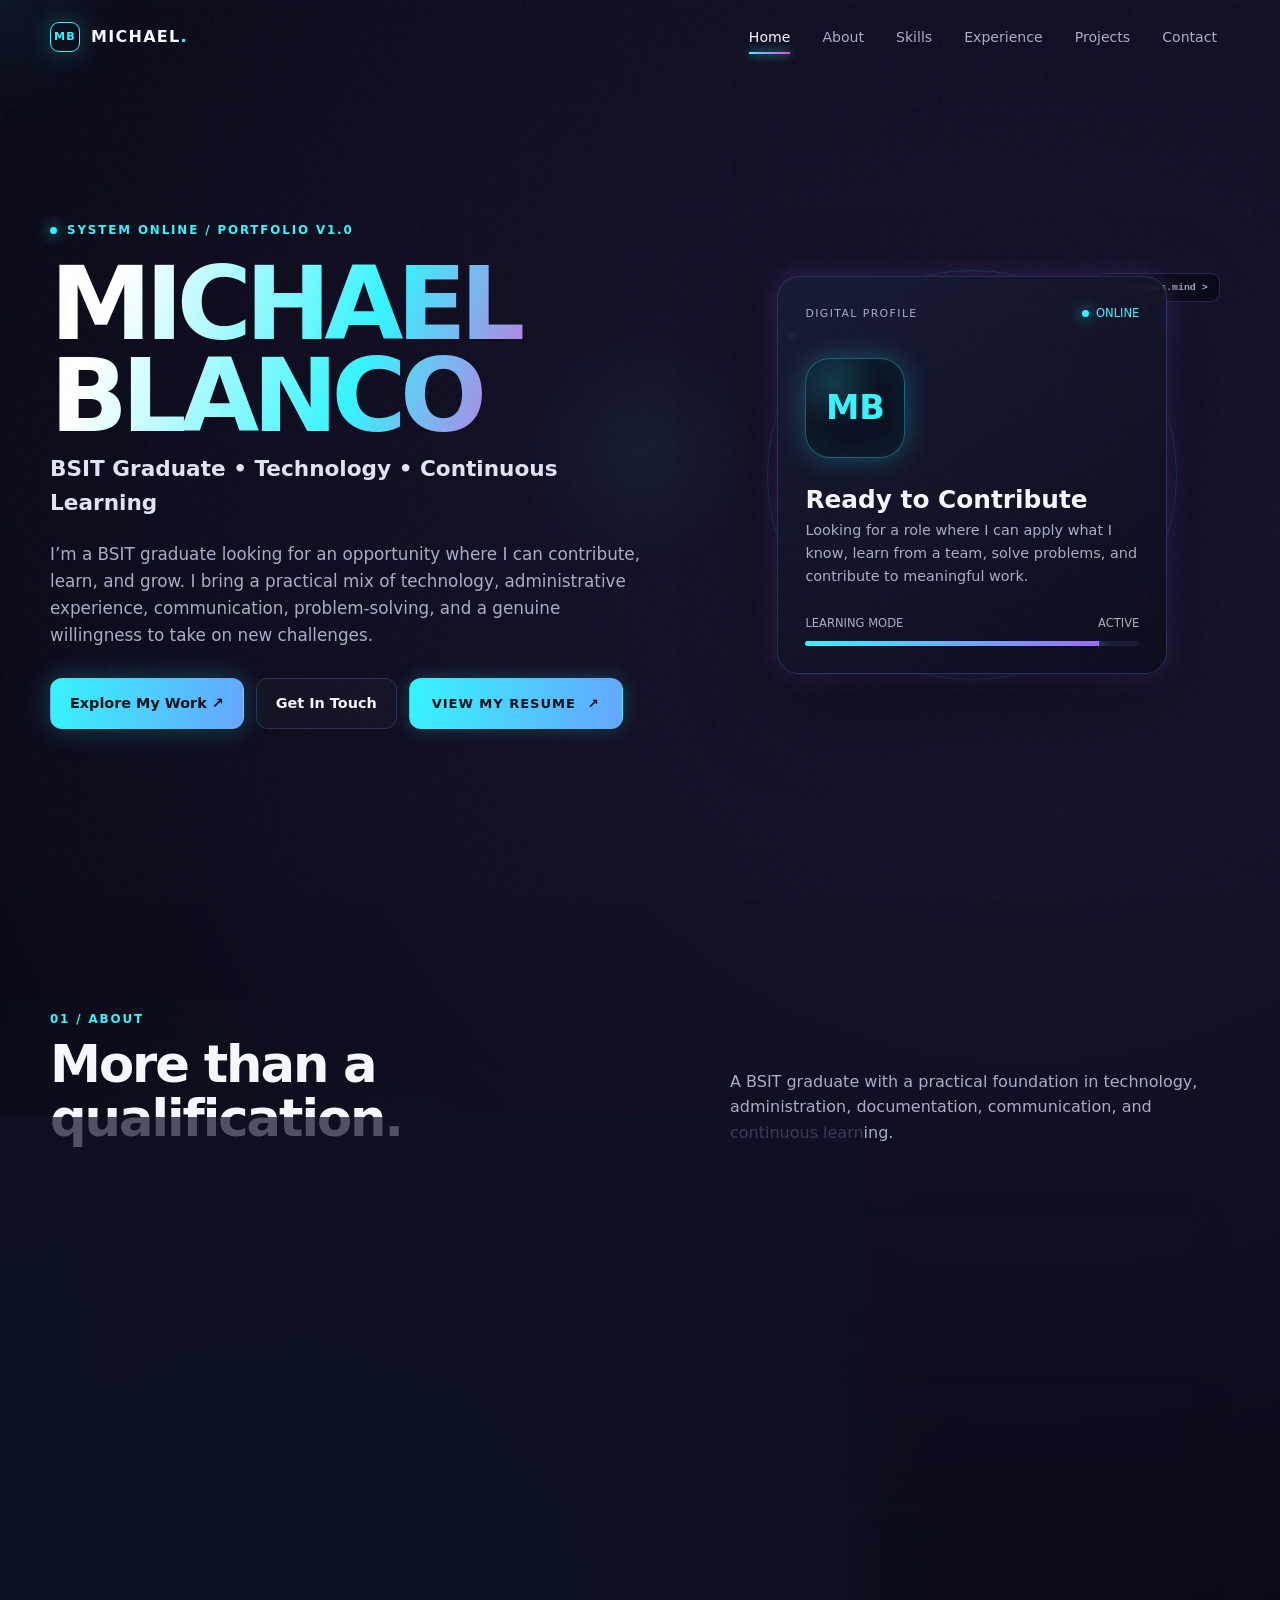
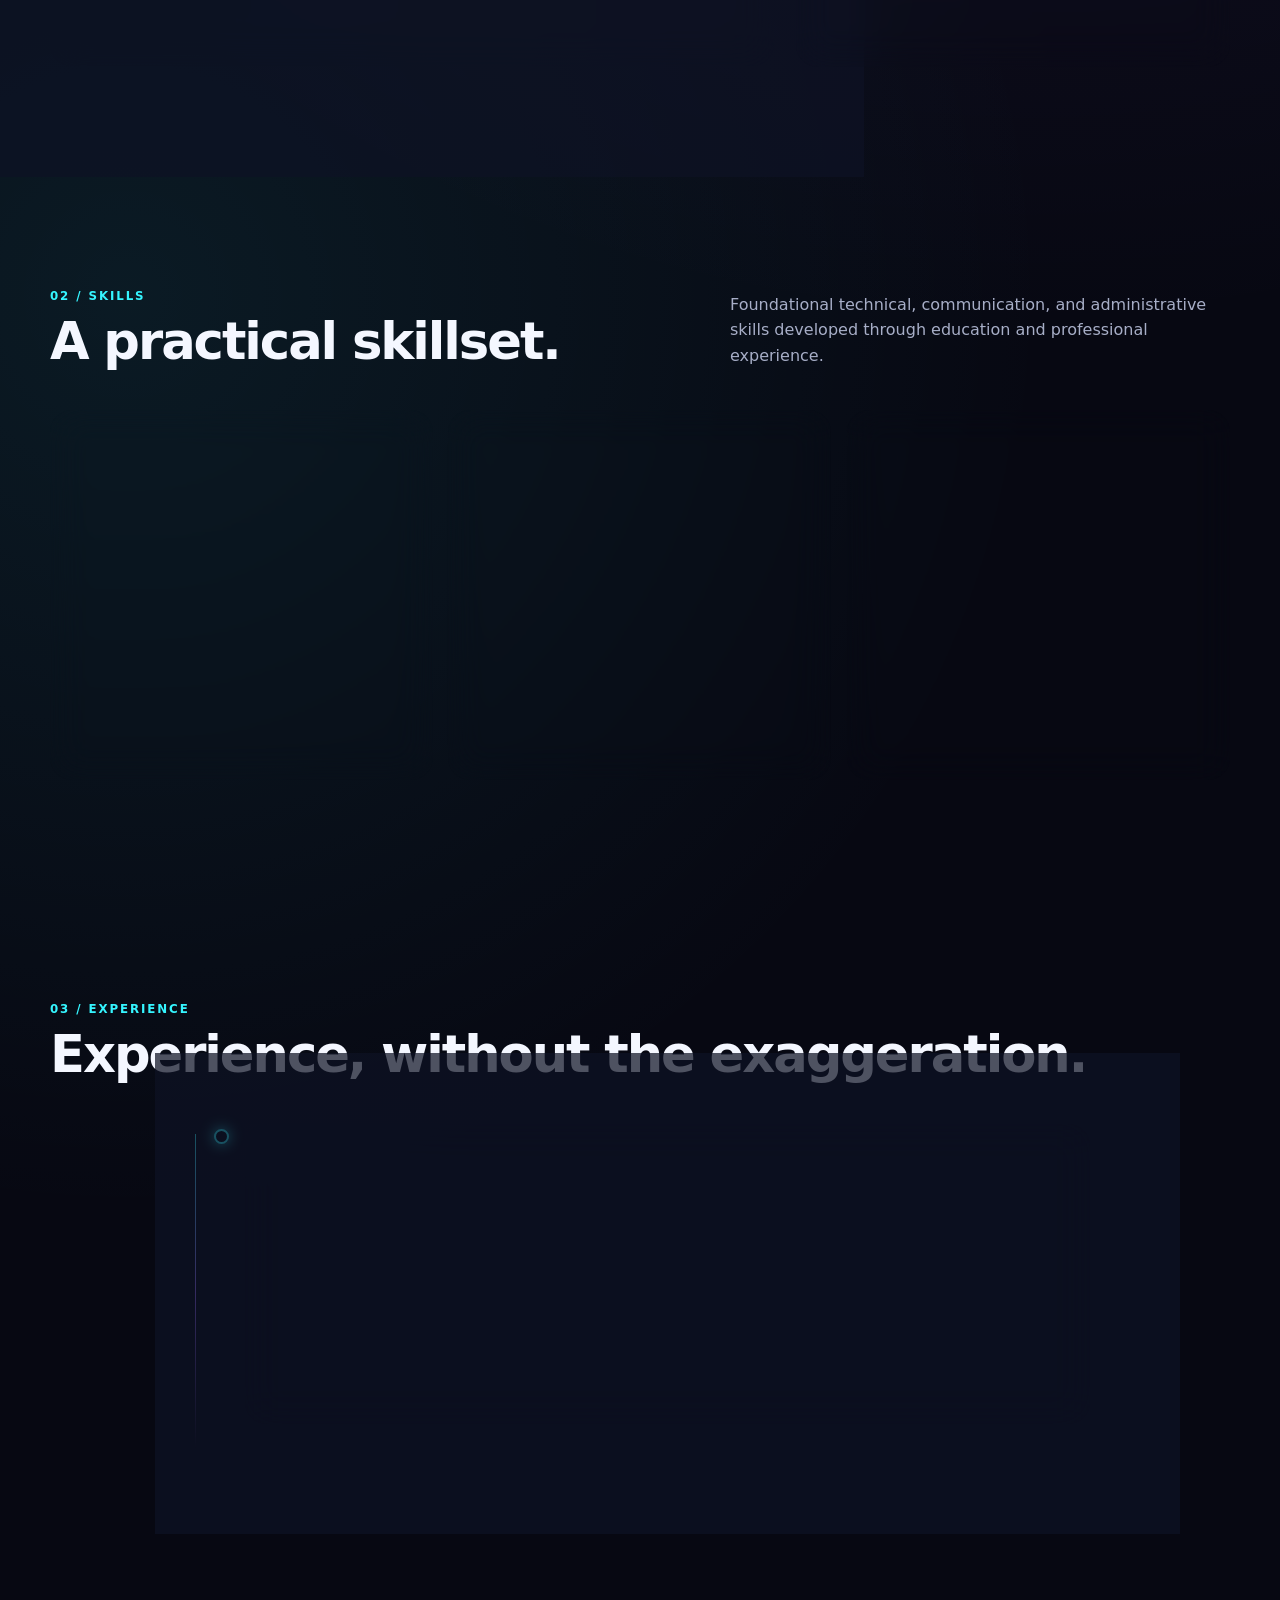
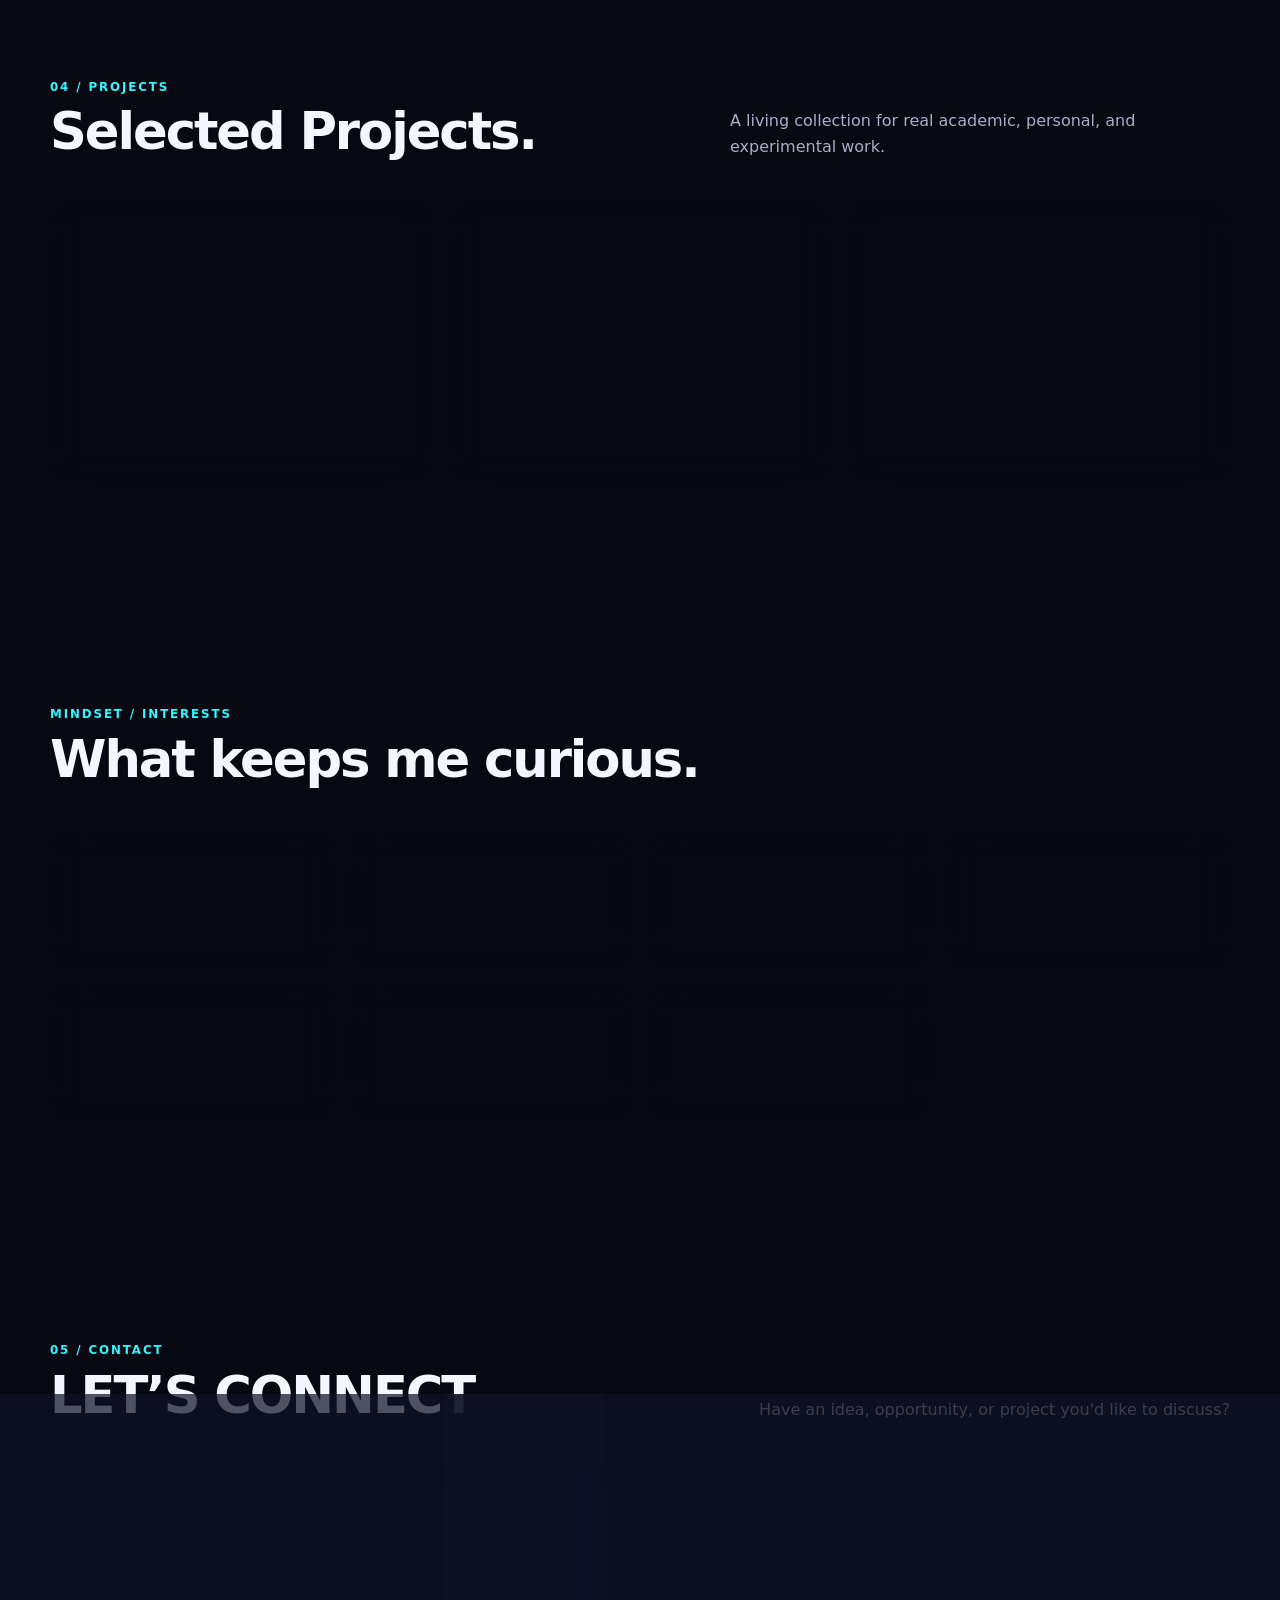
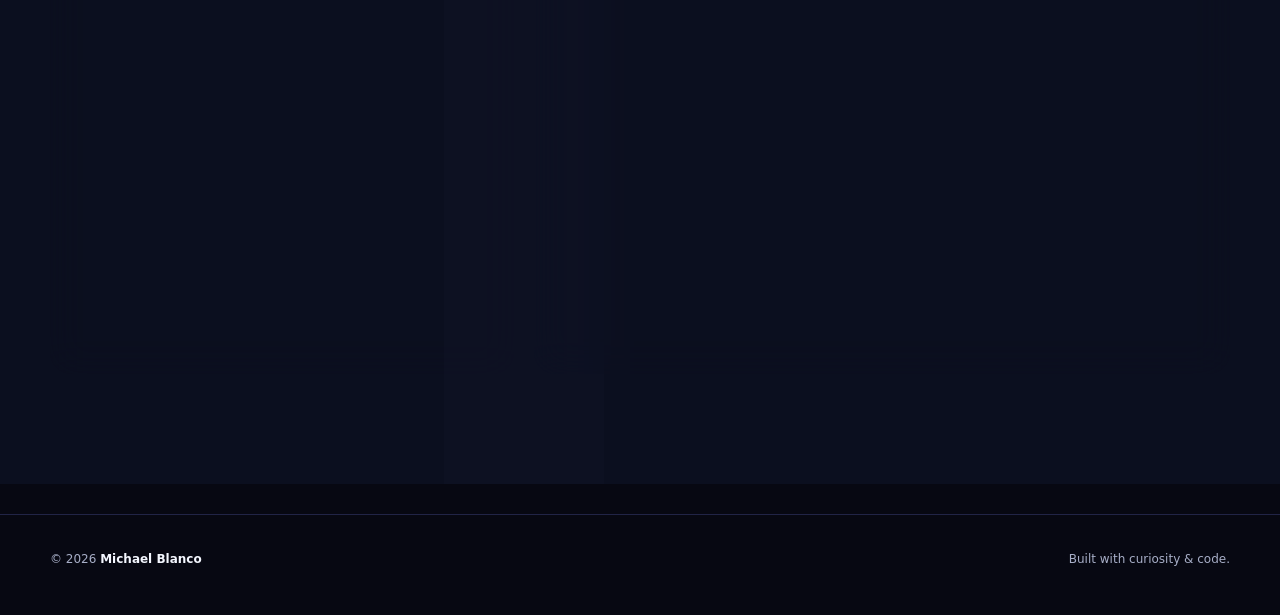
==== commit 896d8da8: "Update index.html" ====
--- a/index.html
+++ b/index.html
@@ -275,12 +275,7 @@
     *,*::before,*::after{animation-duration:.01ms!important;animation-iteration-count:1!important;transition-duration:.01ms!important}
     .reveal{opacity:1;transform:none}
   }
-  .work-note{
-    display:flex;align-items:center;gap:9px;margin-top:18px;max-width:620px;
-    padding:11px 14px;border:1px solid rgba(53,245,255,.16);border-radius:12px;
-    background:rgba(53,245,255,.035);color:var(--muted);font-size:.78rem;
-  }
-  .work-note strong{color:#dfefff}
+  
 </style>
 </head>
 <body>
@@ -318,10 +313,7 @@
   <span>↗</span>
 </a>
         </div>
-        <div class="work-note">
-          <span class="status-dot"></span>
-          <span><strong>Currently open to opportunities</strong> — ready to learn, contribute, and grow.</span>
-        </div>
+        
         
       </div>
 
